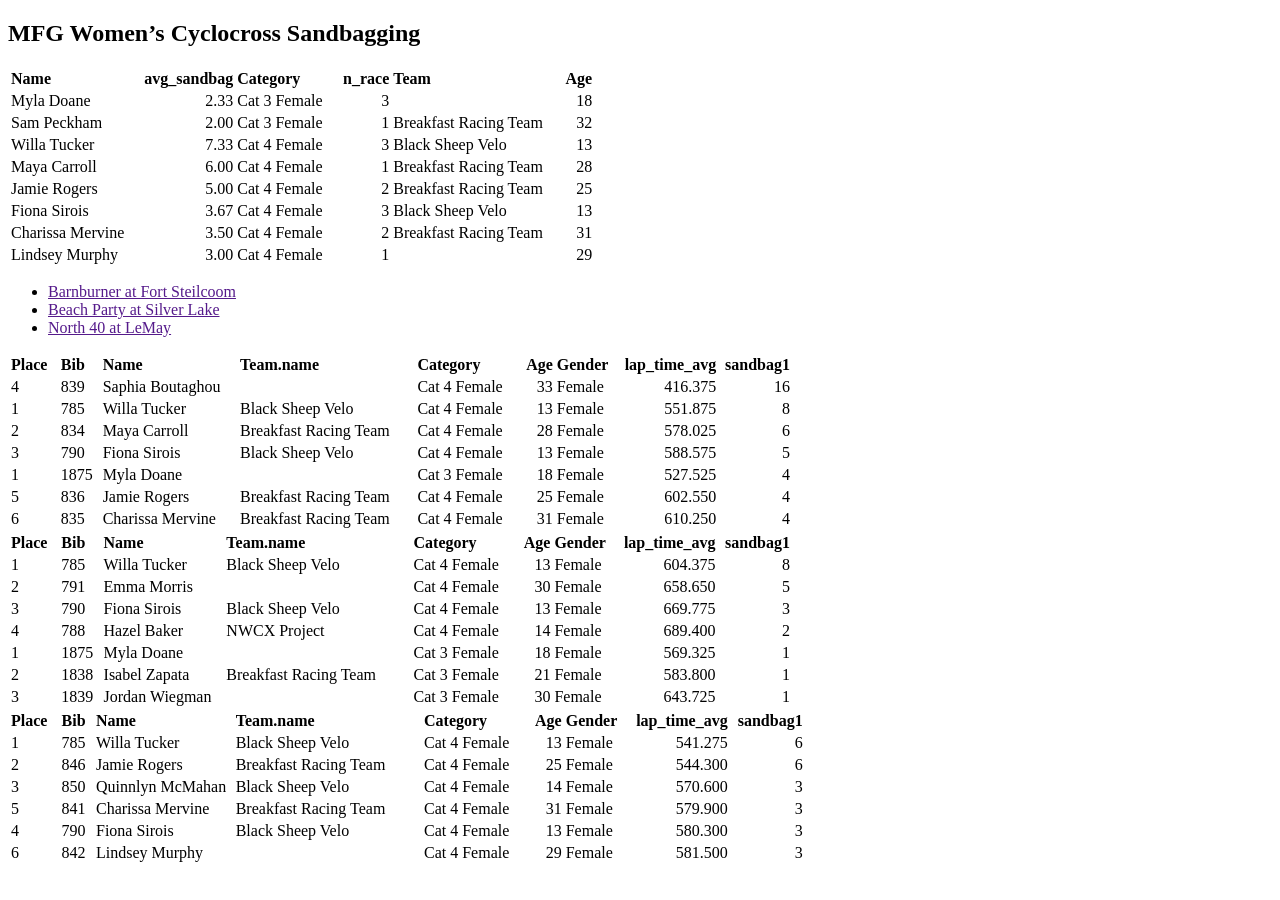
==== index.html @ 80711344 "Built site for gh-pages" ====
<!DOCTYPE html>
<html xmlns="http://www.w3.org/1999/xhtml" lang="en" xml:lang="en"><head>

<meta charset="utf-8">
<meta name="generator" content="quarto-1.10.18">

<meta name="viewport" content="width=device-width, initial-scale=1.0, user-scalable=yes">


<title>explore_results</title>
<style>
/* Default styles provided by pandoc.
** See https://pandoc.org/MANUAL.html#variables-for-html for config info.
*/
span.smallcaps{font-variant: small-caps;}
div.columns{display: flex; gap: 1.5em;}
div.column{flex: auto;}
@media screen {
div.columns{gap: min(4vw, 1.5em);}
div.column{overflow-x: auto;}
}
div.hanging-indent{margin-left: 1.5em; text-indent: -1.5em;}
ul.task-list{list-style: none;}
ul.task-list li input[type="checkbox"] {
  width: 0.8em;
  margin: 0 0.8em 0.2em -1em; /* quarto-specific, see https://github.com/quarto-dev/quarto-cli/issues/4556 */ 
  vertical-align: middle;
}
</style>


<script src="explore_results_files/libs/clipboard/clipboard.min.js"></script>
<script src="explore_results_files/libs/quarto-html/quarto.js" type="module"></script>
<script src="explore_results_files/libs/quarto-html/tabsets/tabsets.js" type="module"></script>
<script src="explore_results_files/libs/quarto-html/popper.min.js"></script>
<script src="explore_results_files/libs/quarto-html/tippy.umd.min.js"></script>
<script src="explore_results_files/libs/quarto-html/anchor.min.js"></script>
<link href="explore_results_files/libs/quarto-html/tippy.css" rel="stylesheet">
<link href="explore_results_files/libs/quarto-html/quarto-syntax-highlighting-64a204ab8560d761af7679ceaba22944.css" rel="stylesheet" id="quarto-text-highlighting-styles">
<script src="explore_results_files/libs/bootstrap/bootstrap.min.js"></script>
<link href="explore_results_files/libs/bootstrap/bootstrap-icons.css" rel="stylesheet">
<link href="explore_results_files/libs/bootstrap/bootstrap-215b371544c282197b31c8aa00ce3677.min.css" rel="stylesheet" append-hash="true" id="quarto-bootstrap" data-mode="light">


</head>

<body class="fullcontent quarto-light">

<div id="quarto-content" class="page-columns page-rows-contents page-layout-article">

<main class="content" id="quarto-document-content">




<section id="mfg-womens-cyclocross-sandbagging" class="level1">
<h1>MFG Women’s Cyclocross Sandbagging</h1>
<div class="cell">
<div class="cell-output-display">
<table class="caption-top table table-sm table-striped small">
<colgroup>
<col style="width: 22%">
<col style="width: 16%">
<col style="width: 17%">
<col style="width: 9%">
<col style="width: 29%">
<col style="width: 5%">
</colgroup>
<thead>
<tr class="header">
<th style="text-align: left;">Name</th>
<th style="text-align: right;">avg_sandbag</th>
<th style="text-align: left;">Category</th>
<th style="text-align: right;">n_race</th>
<th style="text-align: left;">Team</th>
<th style="text-align: right;">Age</th>
</tr>
</thead>
<tbody>
<tr class="odd">
<td style="text-align: left;">Myla Doane</td>
<td style="text-align: right;">2.33</td>
<td style="text-align: left;">Cat 3 Female</td>
<td style="text-align: right;">3</td>
<td style="text-align: left;"></td>
<td style="text-align: right;">18</td>
</tr>
<tr class="even">
<td style="text-align: left;">Sam Peckham</td>
<td style="text-align: right;">2.00</td>
<td style="text-align: left;">Cat 3 Female</td>
<td style="text-align: right;">1</td>
<td style="text-align: left;">Breakfast Racing Team</td>
<td style="text-align: right;">32</td>
</tr>
<tr class="odd">
<td style="text-align: left;">Willa Tucker</td>
<td style="text-align: right;">7.33</td>
<td style="text-align: left;">Cat 4 Female</td>
<td style="text-align: right;">3</td>
<td style="text-align: left;">Black Sheep Velo</td>
<td style="text-align: right;">13</td>
</tr>
<tr class="even">
<td style="text-align: left;">Maya Carroll</td>
<td style="text-align: right;">6.00</td>
<td style="text-align: left;">Cat 4 Female</td>
<td style="text-align: right;">1</td>
<td style="text-align: left;">Breakfast Racing Team</td>
<td style="text-align: right;">28</td>
</tr>
<tr class="odd">
<td style="text-align: left;">Jamie Rogers</td>
<td style="text-align: right;">5.00</td>
<td style="text-align: left;">Cat 4 Female</td>
<td style="text-align: right;">2</td>
<td style="text-align: left;">Breakfast Racing Team</td>
<td style="text-align: right;">25</td>
</tr>
<tr class="even">
<td style="text-align: left;">Fiona Sirois</td>
<td style="text-align: right;">3.67</td>
<td style="text-align: left;">Cat 4 Female</td>
<td style="text-align: right;">3</td>
<td style="text-align: left;">Black Sheep Velo</td>
<td style="text-align: right;">13</td>
</tr>
<tr class="odd">
<td style="text-align: left;">Charissa Mervine</td>
<td style="text-align: right;">3.50</td>
<td style="text-align: left;">Cat 4 Female</td>
<td style="text-align: right;">2</td>
<td style="text-align: left;">Breakfast Racing Team</td>
<td style="text-align: right;">31</td>
</tr>
<tr class="even">
<td style="text-align: left;">Lindsey Murphy</td>
<td style="text-align: right;">3.00</td>
<td style="text-align: left;">Cat 4 Female</td>
<td style="text-align: right;">1</td>
<td style="text-align: left;"></td>
<td style="text-align: right;">29</td>
</tr>
</tbody>
</table>
</div>
</div>
<div class="tabset-margin-container"></div><div class="panel-tabset">
<ul class="nav nav-tabs" role="tablist"><li class="nav-item" role="presentation"><a class="nav-link active" id="tabset-1-1-tab" data-bs-toggle="tab" data-bs-target="#tabset-1-1" role="tab" aria-controls="tabset-1-1" aria-selected="true" href="">Barnburner at Fort Steilcoom</a></li><li class="nav-item" role="presentation"><a class="nav-link" id="tabset-1-2-tab" data-bs-toggle="tab" data-bs-target="#tabset-1-2" role="tab" aria-controls="tabset-1-2" aria-selected="false" href="">Beach Party at Silver Lake</a></li><li class="nav-item" role="presentation"><a class="nav-link" id="tabset-1-3-tab" data-bs-toggle="tab" data-bs-target="#tabset-1-3" role="tab" aria-controls="tabset-1-3" aria-selected="false" href="">North 40 at LeMay</a></li></ul>
<div class="tab-content">
<div id="tabset-1-1" class="tab-pane active" role="tabpanel" aria-labelledby="tabset-1-1-tab">
<table class="caption-top table">
<colgroup>
<col style="width: 6%">
<col style="width: 5%">
<col style="width: 17%">
<col style="width: 22%">
<col style="width: 13%">
<col style="width: 4%">
<col style="width: 7%">
<col style="width: 13%">
<col style="width: 9%">
</colgroup>
<thead>
<tr class="header">
<th style="text-align: left;">Place</th>
<th style="text-align: left;">Bib</th>
<th style="text-align: left;">Name</th>
<th style="text-align: left;">Team.name</th>
<th style="text-align: left;">Category</th>
<th style="text-align: right;">Age</th>
<th style="text-align: left;">Gender</th>
<th style="text-align: right;">lap_time_avg</th>
<th style="text-align: right;">sandbag1</th>
</tr>
</thead>
<tbody>
<tr class="odd">
<td style="text-align: left;">4</td>
<td style="text-align: left;">839</td>
<td style="text-align: left;">Saphia Boutaghou</td>
<td style="text-align: left;"></td>
<td style="text-align: left;">Cat 4 Female</td>
<td style="text-align: right;">33</td>
<td style="text-align: left;">Female</td>
<td style="text-align: right;">416.375</td>
<td style="text-align: right;">16</td>
</tr>
<tr class="even">
<td style="text-align: left;">1</td>
<td style="text-align: left;">785</td>
<td style="text-align: left;">Willa Tucker</td>
<td style="text-align: left;">Black Sheep Velo</td>
<td style="text-align: left;">Cat 4 Female</td>
<td style="text-align: right;">13</td>
<td style="text-align: left;">Female</td>
<td style="text-align: right;">551.875</td>
<td style="text-align: right;">8</td>
</tr>
<tr class="odd">
<td style="text-align: left;">2</td>
<td style="text-align: left;">834</td>
<td style="text-align: left;">Maya Carroll</td>
<td style="text-align: left;">Breakfast Racing Team</td>
<td style="text-align: left;">Cat 4 Female</td>
<td style="text-align: right;">28</td>
<td style="text-align: left;">Female</td>
<td style="text-align: right;">578.025</td>
<td style="text-align: right;">6</td>
</tr>
<tr class="even">
<td style="text-align: left;">3</td>
<td style="text-align: left;">790</td>
<td style="text-align: left;">Fiona Sirois</td>
<td style="text-align: left;">Black Sheep Velo</td>
<td style="text-align: left;">Cat 4 Female</td>
<td style="text-align: right;">13</td>
<td style="text-align: left;">Female</td>
<td style="text-align: right;">588.575</td>
<td style="text-align: right;">5</td>
</tr>
<tr class="odd">
<td style="text-align: left;">1</td>
<td style="text-align: left;">1875</td>
<td style="text-align: left;">Myla Doane</td>
<td style="text-align: left;"></td>
<td style="text-align: left;">Cat 3 Female</td>
<td style="text-align: right;">18</td>
<td style="text-align: left;">Female</td>
<td style="text-align: right;">527.525</td>
<td style="text-align: right;">4</td>
</tr>
<tr class="even">
<td style="text-align: left;">5</td>
<td style="text-align: left;">836</td>
<td style="text-align: left;">Jamie Rogers</td>
<td style="text-align: left;">Breakfast Racing Team</td>
<td style="text-align: left;">Cat 4 Female</td>
<td style="text-align: right;">25</td>
<td style="text-align: left;">Female</td>
<td style="text-align: right;">602.550</td>
<td style="text-align: right;">4</td>
</tr>
<tr class="odd">
<td style="text-align: left;">6</td>
<td style="text-align: left;">835</td>
<td style="text-align: left;">Charissa Mervine</td>
<td style="text-align: left;">Breakfast Racing Team</td>
<td style="text-align: left;">Cat 4 Female</td>
<td style="text-align: right;">31</td>
<td style="text-align: left;">Female</td>
<td style="text-align: right;">610.250</td>
<td style="text-align: right;">4</td>
</tr>
</tbody>
</table>
</div>
<div id="tabset-1-2" class="tab-pane" role="tabpanel" aria-labelledby="tabset-1-2-tab">
<table class="caption-top table">
<colgroup>
<col style="width: 6%">
<col style="width: 5%">
<col style="width: 15%">
<col style="width: 23%">
<col style="width: 13%">
<col style="width: 4%">
<col style="width: 7%">
<col style="width: 13%">
<col style="width: 9%">
</colgroup>
<thead>
<tr class="header">
<th style="text-align: left;">Place</th>
<th style="text-align: left;">Bib</th>
<th style="text-align: left;">Name</th>
<th style="text-align: left;">Team.name</th>
<th style="text-align: left;">Category</th>
<th style="text-align: right;">Age</th>
<th style="text-align: left;">Gender</th>
<th style="text-align: right;">lap_time_avg</th>
<th style="text-align: right;">sandbag1</th>
</tr>
</thead>
<tbody>
<tr class="odd">
<td style="text-align: left;">1</td>
<td style="text-align: left;">785</td>
<td style="text-align: left;">Willa Tucker</td>
<td style="text-align: left;">Black Sheep Velo</td>
<td style="text-align: left;">Cat 4 Female</td>
<td style="text-align: right;">13</td>
<td style="text-align: left;">Female</td>
<td style="text-align: right;">604.375</td>
<td style="text-align: right;">8</td>
</tr>
<tr class="even">
<td style="text-align: left;">2</td>
<td style="text-align: left;">791</td>
<td style="text-align: left;">Emma Morris</td>
<td style="text-align: left;"></td>
<td style="text-align: left;">Cat 4 Female</td>
<td style="text-align: right;">30</td>
<td style="text-align: left;">Female</td>
<td style="text-align: right;">658.650</td>
<td style="text-align: right;">5</td>
</tr>
<tr class="odd">
<td style="text-align: left;">3</td>
<td style="text-align: left;">790</td>
<td style="text-align: left;">Fiona Sirois</td>
<td style="text-align: left;">Black Sheep Velo</td>
<td style="text-align: left;">Cat 4 Female</td>
<td style="text-align: right;">13</td>
<td style="text-align: left;">Female</td>
<td style="text-align: right;">669.775</td>
<td style="text-align: right;">3</td>
</tr>
<tr class="even">
<td style="text-align: left;">4</td>
<td style="text-align: left;">788</td>
<td style="text-align: left;">Hazel Baker</td>
<td style="text-align: left;">NWCX Project</td>
<td style="text-align: left;">Cat 4 Female</td>
<td style="text-align: right;">14</td>
<td style="text-align: left;">Female</td>
<td style="text-align: right;">689.400</td>
<td style="text-align: right;">2</td>
</tr>
<tr class="odd">
<td style="text-align: left;">1</td>
<td style="text-align: left;">1875</td>
<td style="text-align: left;">Myla Doane</td>
<td style="text-align: left;"></td>
<td style="text-align: left;">Cat 3 Female</td>
<td style="text-align: right;">18</td>
<td style="text-align: left;">Female</td>
<td style="text-align: right;">569.325</td>
<td style="text-align: right;">1</td>
</tr>
<tr class="even">
<td style="text-align: left;">2</td>
<td style="text-align: left;">1838</td>
<td style="text-align: left;">Isabel Zapata</td>
<td style="text-align: left;">Breakfast Racing Team</td>
<td style="text-align: left;">Cat 3 Female</td>
<td style="text-align: right;">21</td>
<td style="text-align: left;">Female</td>
<td style="text-align: right;">583.800</td>
<td style="text-align: right;">1</td>
</tr>
<tr class="odd">
<td style="text-align: left;">3</td>
<td style="text-align: left;">1839</td>
<td style="text-align: left;">Jordan Wiegman</td>
<td style="text-align: left;"></td>
<td style="text-align: left;">Cat 3 Female</td>
<td style="text-align: right;">30</td>
<td style="text-align: left;">Female</td>
<td style="text-align: right;">643.725</td>
<td style="text-align: right;">1</td>
</tr>
</tbody>
</table>
</div>
<div id="tabset-1-3" class="tab-pane" role="tabpanel" aria-labelledby="tabset-1-3-tab">
<table class="caption-top table">
<colgroup>
<col style="width: 6%">
<col style="width: 4%">
<col style="width: 17%">
<col style="width: 23%">
<col style="width: 13%">
<col style="width: 4%">
<col style="width: 7%">
<col style="width: 13%">
<col style="width: 9%">
</colgroup>
<thead>
<tr class="header">
<th style="text-align: left;">Place</th>
<th style="text-align: left;">Bib</th>
<th style="text-align: left;">Name</th>
<th style="text-align: left;">Team.name</th>
<th style="text-align: left;">Category</th>
<th style="text-align: right;">Age</th>
<th style="text-align: left;">Gender</th>
<th style="text-align: right;">lap_time_avg</th>
<th style="text-align: right;">sandbag1</th>
</tr>
</thead>
<tbody>
<tr class="odd">
<td style="text-align: left;">1</td>
<td style="text-align: left;">785</td>
<td style="text-align: left;">Willa Tucker</td>
<td style="text-align: left;">Black Sheep Velo</td>
<td style="text-align: left;">Cat 4 Female</td>
<td style="text-align: right;">13</td>
<td style="text-align: left;">Female</td>
<td style="text-align: right;">541.275</td>
<td style="text-align: right;">6</td>
</tr>
<tr class="even">
<td style="text-align: left;">2</td>
<td style="text-align: left;">846</td>
<td style="text-align: left;">Jamie Rogers</td>
<td style="text-align: left;">Breakfast Racing Team</td>
<td style="text-align: left;">Cat 4 Female</td>
<td style="text-align: right;">25</td>
<td style="text-align: left;">Female</td>
<td style="text-align: right;">544.300</td>
<td style="text-align: right;">6</td>
</tr>
<tr class="odd">
<td style="text-align: left;">3</td>
<td style="text-align: left;">850</td>
<td style="text-align: left;">Quinnlyn McMahan</td>
<td style="text-align: left;">Black Sheep Velo</td>
<td style="text-align: left;">Cat 4 Female</td>
<td style="text-align: right;">14</td>
<td style="text-align: left;">Female</td>
<td style="text-align: right;">570.600</td>
<td style="text-align: right;">3</td>
</tr>
<tr class="even">
<td style="text-align: left;">5</td>
<td style="text-align: left;">841</td>
<td style="text-align: left;">Charissa Mervine</td>
<td style="text-align: left;">Breakfast Racing Team</td>
<td style="text-align: left;">Cat 4 Female</td>
<td style="text-align: right;">31</td>
<td style="text-align: left;">Female</td>
<td style="text-align: right;">579.900</td>
<td style="text-align: right;">3</td>
</tr>
<tr class="odd">
<td style="text-align: left;">4</td>
<td style="text-align: left;">790</td>
<td style="text-align: left;">Fiona Sirois</td>
<td style="text-align: left;">Black Sheep Velo</td>
<td style="text-align: left;">Cat 4 Female</td>
<td style="text-align: right;">13</td>
<td style="text-align: left;">Female</td>
<td style="text-align: right;">580.300</td>
<td style="text-align: right;">3</td>
</tr>
<tr class="even">
<td style="text-align: left;">6</td>
<td style="text-align: left;">842</td>
<td style="text-align: left;">Lindsey Murphy</td>
<td style="text-align: left;"></td>
<td style="text-align: left;">Cat 4 Female</td>
<td style="text-align: right;">29</td>
<td style="text-align: left;">Female</td>
<td style="text-align: right;">581.500</td>
<td style="text-align: right;">3</td>
</tr>
</tbody>
</table>
</div>
</div>
</div>
</section>

</main>
<!-- /main column -->
<script id="quarto-html-after-body" type="application/javascript">
  window.document.addEventListener("DOMContentLoaded", function (event) {
    const icon = "";
    const anchorJS = new window.AnchorJS();
    anchorJS.options = {
      placement: 'right',
      icon: icon
    };
    anchorJS.add('.anchored');
    const isCodeAnnotation = (el) => {
      for (const clz of el.classList) {
        if (clz.startsWith('code-annotation-')) {                     
          return true;
        }
      }
      return false;
    }
    const onCopySuccess = function(e) {
      // button target
      const button = e.trigger;
      // don't keep focus
      button.blur();
      // flash "checked"
      button.classList.add('code-copy-button-checked');
      var currentTitle = button.getAttribute("title");
      button.setAttribute("title", "Copied!");
      let tooltip;
      if (window.bootstrap) {
        button.setAttribute("data-bs-toggle", "tooltip");
        button.setAttribute("data-bs-placement", "left");
        button.setAttribute("data-bs-title", "Copied!");
        tooltip = new bootstrap.Tooltip(button, 
          { trigger: "manual", 
            customClass: "code-copy-button-tooltip",
            offset: [0, -8]});
        tooltip.show();    
      }
      setTimeout(function() {
        if (tooltip) {
          tooltip.hide();
          button.removeAttribute("data-bs-title");
          button.removeAttribute("data-bs-toggle");
          button.removeAttribute("data-bs-placement");
        }
        button.setAttribute("title", currentTitle);
        button.classList.remove('code-copy-button-checked');
      }, 1000);
      // clear code selection
      e.clearSelection();
    }
    const getTextToCopy = function(trigger) {
      const outerScaffold = trigger.parentElement.cloneNode(true);
      const codeEl = outerScaffold.querySelector('code');
      for (const childEl of codeEl.children) {
        if (isCodeAnnotation(childEl)) {
          childEl.remove();
        }
      }
      return codeEl.innerText;
    }
    const clipboard = new window.ClipboardJS('.code-copy-button:not([data-in-quarto-modal])', {
      text: getTextToCopy
    });
    clipboard.on('success', onCopySuccess);
    if (window.document.getElementById('quarto-embedded-source-code-modal')) {
      const clipboardModal = new window.ClipboardJS('.code-copy-button[data-in-quarto-modal]', {
        text: getTextToCopy,
        container: window.document.getElementById('quarto-embedded-source-code-modal')
      });
      clipboardModal.on('success', onCopySuccess);
    }
      var localhostRegex = new RegExp(/^(?:http|https):\/\/localhost\:?[0-9]*\//);
      var mailtoRegex = new RegExp(/^mailto:/);
        var filterRegex = new RegExp('/' + window.location.host + '/');
      var isInternal = (href) => {
          return filterRegex.test(href) || localhostRegex.test(href) || mailtoRegex.test(href);
      }
      // Inspect non-navigation links and adorn them if external
     var links = window.document.querySelectorAll('a[href]:not(.nav-link):not(.navbar-brand):not(.toc-action):not(.sidebar-link):not(.sidebar-item-toggle):not(.pagination-link):not(.no-external):not([aria-hidden]):not(.dropdown-item):not(.quarto-navigation-tool):not(.about-link)');
      for (var i=0; i<links.length; i++) {
        const link = links[i];
        if (!isInternal(link.href)) {
          // undo the damage that might have been done by quarto-nav.js in the case of
          // links that we want to consider external
          if (link.dataset.originalHref !== undefined) {
            link.href = link.dataset.originalHref;
          }
        }
      }
    function tippyHover(el, contentFn, onTriggerFn, onUntriggerFn) {
      const config = {
        allowHTML: true,
        maxWidth: 500,
        delay: 100,
        arrow: false,
        appendTo: function(el) {
            return el.parentElement;
        },
        interactive: true,
        interactiveBorder: 10,
        theme: 'quarto',
        placement: 'bottom-start',
      };
      if (contentFn) {
        config.content = contentFn;
      }
      if (onTriggerFn) {
        config.onTrigger = onTriggerFn;
      }
      if (onUntriggerFn) {
        config.onUntrigger = onUntriggerFn;
      }
      window.tippy(el, config); 
    }
    const noterefs = window.document.querySelectorAll('a[role="doc-noteref"]');
    for (var i=0; i<noterefs.length; i++) {
      const ref = noterefs[i];
      tippyHover(ref, function() {
        // use id or data attribute instead here
        let href = ref.getAttribute('data-footnote-href') || ref.getAttribute('href');
        try { href = new URL(href).hash; } catch {}
        const id = href.replace(/^#\/?/, "");
        const note = window.document.getElementById(id);
        if (note) {
          return note.innerHTML;
        } else {
          return "";
        }
      });
    }
    const xrefs = window.document.querySelectorAll('a.quarto-xref');
    const processXRef = (id, note) => {
      // Strip column container classes
      const stripColumnClz = (el) => {
        el.classList.remove("page-full", "page-columns");
        if (el.children) {
          for (const child of el.children) {
            stripColumnClz(child);
          }
        }
      }
      stripColumnClz(note)
      if (id === null || id.startsWith('sec-')) {
        // Special case sections, only their first couple elements
        const container = document.createElement("div");
        if (note.children && note.children.length > 2) {
          container.appendChild(note.children[0].cloneNode(true));
          for (let i = 1; i < note.children.length; i++) {
            const child = note.children[i];
            if (child.tagName === "P" && child.innerText === "") {
              continue;
            } else {
              container.appendChild(child.cloneNode(true));
              break;
            }
          }
          if (window.Quarto?.typesetMath) {
            window.Quarto.typesetMath(container);
          }
          return container.innerHTML
        } else {
          if (window.Quarto?.typesetMath) {
            window.Quarto.typesetMath(note);
          }
          return note.innerHTML;
        }
      } else {
        // Remove any anchor links if they are present
        const anchorLink = note.querySelector('a.anchorjs-link');
        if (anchorLink) {
          anchorLink.remove();
        }
        if (window.Quarto?.typesetMath) {
          window.Quarto.typesetMath(note);
        }
        if (note.classList.contains("callout")) {
          return note.outerHTML;
        } else {
          return note.innerHTML;
        }
      }
    }
    for (var i=0; i<xrefs.length; i++) {
      const xref = xrefs[i];
      tippyHover(xref, undefined, function(instance) {
        instance.disable();
        let url = xref.getAttribute('href');
        let hash = undefined; 
        if (url.startsWith('#')) {
          hash = url;
        } else {
          try { hash = new URL(url).hash; } catch {}
        }
        if (hash) {
          const id = hash.replace(/^#\/?/, "");
          const note = window.document.getElementById(id);
          if (note !== null) {
            try {
              const html = processXRef(id, note.cloneNode(true));
              instance.setContent(html);
            } finally {
              instance.enable();
              instance.show();
            }
          } else {
            // See if we can fetch this
            fetch(url.split('#')[0])
            .then(res => res.text())
            .then(html => {
              const parser = new DOMParser();
              const htmlDoc = parser.parseFromString(html, "text/html");
              const note = htmlDoc.getElementById(id);
              if (note !== null) {
                const html = processXRef(id, note);
                instance.setContent(html);
              } 
            }).finally(() => {
              instance.enable();
              instance.show();
            });
          }
        } else {
          // See if we can fetch a full url (with no hash to target)
          // This is a special case and we should probably do some content thinning / targeting
          fetch(url)
          .then(res => res.text())
          .then(html => {
            const parser = new DOMParser();
            const htmlDoc = parser.parseFromString(html, "text/html");
            const note = htmlDoc.querySelector('main.content');
            if (note !== null) {
              // This should only happen for chapter cross references
              // (since there is no id in the URL)
              // remove the first header
              if (note.children.length > 0 && note.children[0].tagName === "HEADER") {
                note.children[0].remove();
              }
              const html = processXRef(null, note);
              instance.setContent(html);
            } 
          }).finally(() => {
            instance.enable();
            instance.show();
          });
        }
      }, function(instance) {
      });
    }
        let selectedAnnoteEl;
        const selectorForAnnotation = ( cell, annotation) => {
          let cellAttr = 'data-code-cell="' + cell + '"';
          let lineAttr = 'data-code-annotation="' +  annotation + '"';
          const selector = 'span[' + cellAttr + '][' + lineAttr + ']';
          return selector;
        }
        const selectCodeLines = (annoteEl) => {
          const doc = window.document;
          const targetCell = annoteEl.getAttribute("data-target-cell");
          const targetAnnotation = annoteEl.getAttribute("data-target-annotation");
          const annoteSpan = window.document.querySelector(selectorForAnnotation(targetCell, targetAnnotation));
          const lines = annoteSpan.getAttribute("data-code-lines").split(",");
          const lineIds = lines.map((line) => {
            return targetCell + "-" + line;
          })
          let top = null;
          let height = null;
          let parent = null;
          if (lineIds.length > 0) {
              //compute the position of the single el (top and bottom and make a div)
              const el = window.document.getElementById(lineIds[0]);
              top = el.offsetTop;
              height = el.offsetHeight;
              parent = el.parentElement.parentElement;
            if (lineIds.length > 1) {
              const lastEl = window.document.getElementById(lineIds[lineIds.length - 1]);
              const bottom = lastEl.offsetTop + lastEl.offsetHeight;
              height = bottom - top;
            }
            if (top !== null && height !== null && parent !== null) {
              // cook up a div (if necessary) and position it 
              let div = window.document.getElementById("code-annotation-line-highlight");
              if (div === null) {
                div = window.document.createElement("div");
                div.setAttribute("id", "code-annotation-line-highlight");
                div.style.position = 'absolute';
                parent.appendChild(div);
              }
              div.style.top = top - 2 + "px";
              div.style.height = height + 4 + "px";
              div.style.left = 0;
              let gutterDiv = window.document.getElementById("code-annotation-line-highlight-gutter");
              if (gutterDiv === null) {
                gutterDiv = window.document.createElement("div");
                gutterDiv.setAttribute("id", "code-annotation-line-highlight-gutter");
                gutterDiv.style.position = 'absolute';
                const codeCell = window.document.getElementById(targetCell);
                const gutter = codeCell.querySelector('.code-annotation-gutter');
                gutter.appendChild(gutterDiv);
              }
              gutterDiv.style.top = top - 2 + "px";
              gutterDiv.style.height = height + 4 + "px";
            }
            selectedAnnoteEl = annoteEl;
          }
        };
        const unselectCodeLines = () => {
          const elementsIds = ["code-annotation-line-highlight", "code-annotation-line-highlight-gutter"];
          elementsIds.forEach((elId) => {
            const div = window.document.getElementById(elId);
            if (div) {
              div.remove();
            }
          });
          selectedAnnoteEl = undefined;
        };
          // Handle positioning of the toggle
      window.addEventListener(
        "resize",
        throttle(() => {
          elRect = undefined;
          if (selectedAnnoteEl) {
            selectCodeLines(selectedAnnoteEl);
          }
        }, 10)
      );
      function throttle(fn, ms) {
      let throttle = false;
      let timer;
        return (...args) => {
          if(!throttle) { // first call gets through
              fn.apply(this, args);
              throttle = true;
          } else { // all the others get throttled
              if(timer) clearTimeout(timer); // cancel #2
              timer = setTimeout(() => {
                fn.apply(this, args);
                timer = throttle = false;
              }, ms);
          }
        };
      }
        // Attach click handler to the DT
        const annoteDls = window.document.querySelectorAll('dt[data-target-cell]');
        for (const annoteDlNode of annoteDls) {
          annoteDlNode.addEventListener('click', (event) => {
            const clickedEl = event.target;
            if (clickedEl !== selectedAnnoteEl) {
              unselectCodeLines();
              const activeEl = window.document.querySelector('dt[data-target-cell].code-annotation-active');
              if (activeEl) {
                activeEl.classList.remove('code-annotation-active');
              }
              selectCodeLines(clickedEl);
              clickedEl.classList.add('code-annotation-active');
            } else {
              // Unselect the line
              unselectCodeLines();
              clickedEl.classList.remove('code-annotation-active');
            }
          });
        }
    const findCites = (el) => {
      const parentEl = el.parentElement;
      if (parentEl) {
        const cites = parentEl.dataset.cites;
        if (cites) {
          return {
            el,
            cites: cites.split(' ')
          };
        } else {
          return findCites(el.parentElement)
        }
      } else {
        return undefined;
      }
    };
    var bibliorefs = window.document.querySelectorAll('a[role="doc-biblioref"]');
    for (var i=0; i<bibliorefs.length; i++) {
      const ref = bibliorefs[i];
      const citeInfo = findCites(ref);
      if (citeInfo) {
        tippyHover(citeInfo.el, function() {
          var popup = window.document.createElement('div');
          citeInfo.cites.forEach(function(cite) {
            var citeDiv = window.document.createElement('div');
            citeDiv.classList.add('hanging-indent');
            citeDiv.classList.add('csl-entry');
            var biblioDiv = window.document.getElementById('ref-' + cite);
            if (biblioDiv) {
              citeDiv.innerHTML = biblioDiv.innerHTML;
            }
            popup.appendChild(citeDiv);
          });
          return popup.innerHTML;
        });
      }
    }
  });
  </script>
</div> <!-- /content -->




</body></html>
---- explore_results_files/libs/quarto-html/quarto-syntax-highlighting-64a204ab8560d761af7679ceaba22944.css ----
/* quarto syntax highlight colors */
:root {
  --quarto-hl-ot-color: #003B4F;
  --quarto-hl-at-color: #657422;
  --quarto-hl-ss-color: #20794D;
  --quarto-hl-an-color: #5E5E5E;
  --quarto-hl-fu-color: #4758AB;
  --quarto-hl-st-color: #20794D;
  --quarto-hl-cf-color: #003B4F;
  --quarto-hl-op-color: #5E5E5E;
  --quarto-hl-er-color: #AD0000;
  --quarto-hl-bn-color: #AD0000;
  --quarto-hl-al-color: #AD0000;
  --quarto-hl-va-color: #111111;
  --quarto-hl-bu-color: inherit;
  --quarto-hl-ex-color: inherit;
  --quarto-hl-pp-color: #AD0000;
  --quarto-hl-in-color: #5E5E5E;
  --quarto-hl-vs-color: #20794D;
  --quarto-hl-wa-color: #5E5E5E;
  --quarto-hl-do-color: #5E5E5E;
  --quarto-hl-im-color: #00769E;
  --quarto-hl-ch-color: #20794D;
  --quarto-hl-dt-color: #AD0000;
  --quarto-hl-fl-color: #AD0000;
  --quarto-hl-co-color: #5E5E5E;
  --quarto-hl-cv-color: #5E5E5E;
  --quarto-hl-cn-color: #8f5902;
  --quarto-hl-sc-color: #5E5E5E;
  --quarto-hl-dv-color: #AD0000;
  --quarto-hl-kw-color: #003B4F;
}

/* other quarto variables */
:root {
  --quarto-font-monospace: SFMono-Regular, Menlo, Monaco, Consolas, "Liberation Mono", "Courier New", monospace;
}

/* syntax highlight based on Pandoc's rules */
pre > code.sourceCode > span {
  color: #003B4F;
}

code.sourceCode > span {
  color: #003B4F;
}

div.sourceCode,
div.sourceCode pre.sourceCode {
  color: #003B4F;
}

/* Normal */
code span {
  color: #003B4F;
}

/* Alert */
code span.al {
  color: #AD0000;
  font-style: inherit;
}

/* Annotation */
code span.an {
  color: #5E5E5E;
  font-style: inherit;
}

/* Attribute */
code span.at {
  color: #657422;
  font-style: inherit;
}

/* BaseN */
code span.bn {
  color: #AD0000;
  font-style: inherit;
}

/* BuiltIn */
code span.bu {
  font-style: inherit;
}

/* ControlFlow */
code span.cf {
  color: #003B4F;
  font-weight: bold;
  font-style: inherit;
}

/* Char */
code span.ch {
  color: #20794D;
  font-style: inherit;
}

/* Constant */
code span.cn {
  color: #8f5902;
  font-style: inherit;
}

/* Comment */
code span.co {
  color: #5E5E5E;
  font-style: inherit;
}

/* CommentVar */
code span.cv {
  color: #5E5E5E;
  font-style: italic;
}

/* Documentation */
code span.do {
  color: #5E5E5E;
  font-style: italic;
}

/* DataType */
code span.dt {
  color: #AD0000;
  font-style: inherit;
}

/* DecVal */
code span.dv {
  color: #AD0000;
  font-style: inherit;
}

/* Error */
code span.er {
  color: #AD0000;
  font-style: inherit;
}

/* Extension */
code span.ex {
  font-style: inherit;
}

/* Float */
code span.fl {
  color: #AD0000;
  font-style: inherit;
}

/* Function */
code span.fu {
  color: #4758AB;
  font-style: inherit;
}

/* Import */
code span.im {
  color: #00769E;
  font-style: inherit;
}

/* Information */
code span.in {
  color: #5E5E5E;
  font-style: inherit;
}

/* Keyword */
code span.kw {
  color: #003B4F;
  font-weight: bold;
  font-style: inherit;
}

/* Operator */
code span.op {
  color: #5E5E5E;
  font-style: inherit;
}

/* Other */
code span.ot {
  color: #003B4F;
  font-style: inherit;
}

/* Preprocessor */
code span.pp {
  color: #AD0000;
  font-style: inherit;
}

/* SpecialChar */
code span.sc {
  color: #5E5E5E;
  font-style: inherit;
}

/* SpecialString */
code span.ss {
  color: #20794D;
  font-style: inherit;
}

/* String */
code span.st {
  color: #20794D;
  font-style: inherit;
}

/* Variable */
code span.va {
  color: #111111;
  font-style: inherit;
}

/* VerbatimString */
code span.vs {
  color: #20794D;
  font-style: inherit;
}

/* Warning */
code span.wa {
  color: #5E5E5E;
  font-style: italic;
}

.prevent-inlining {
  content: "</";
}

/*# sourceMappingURL=9d8d5bb603a83b8298b89080a598c93b.css.map */
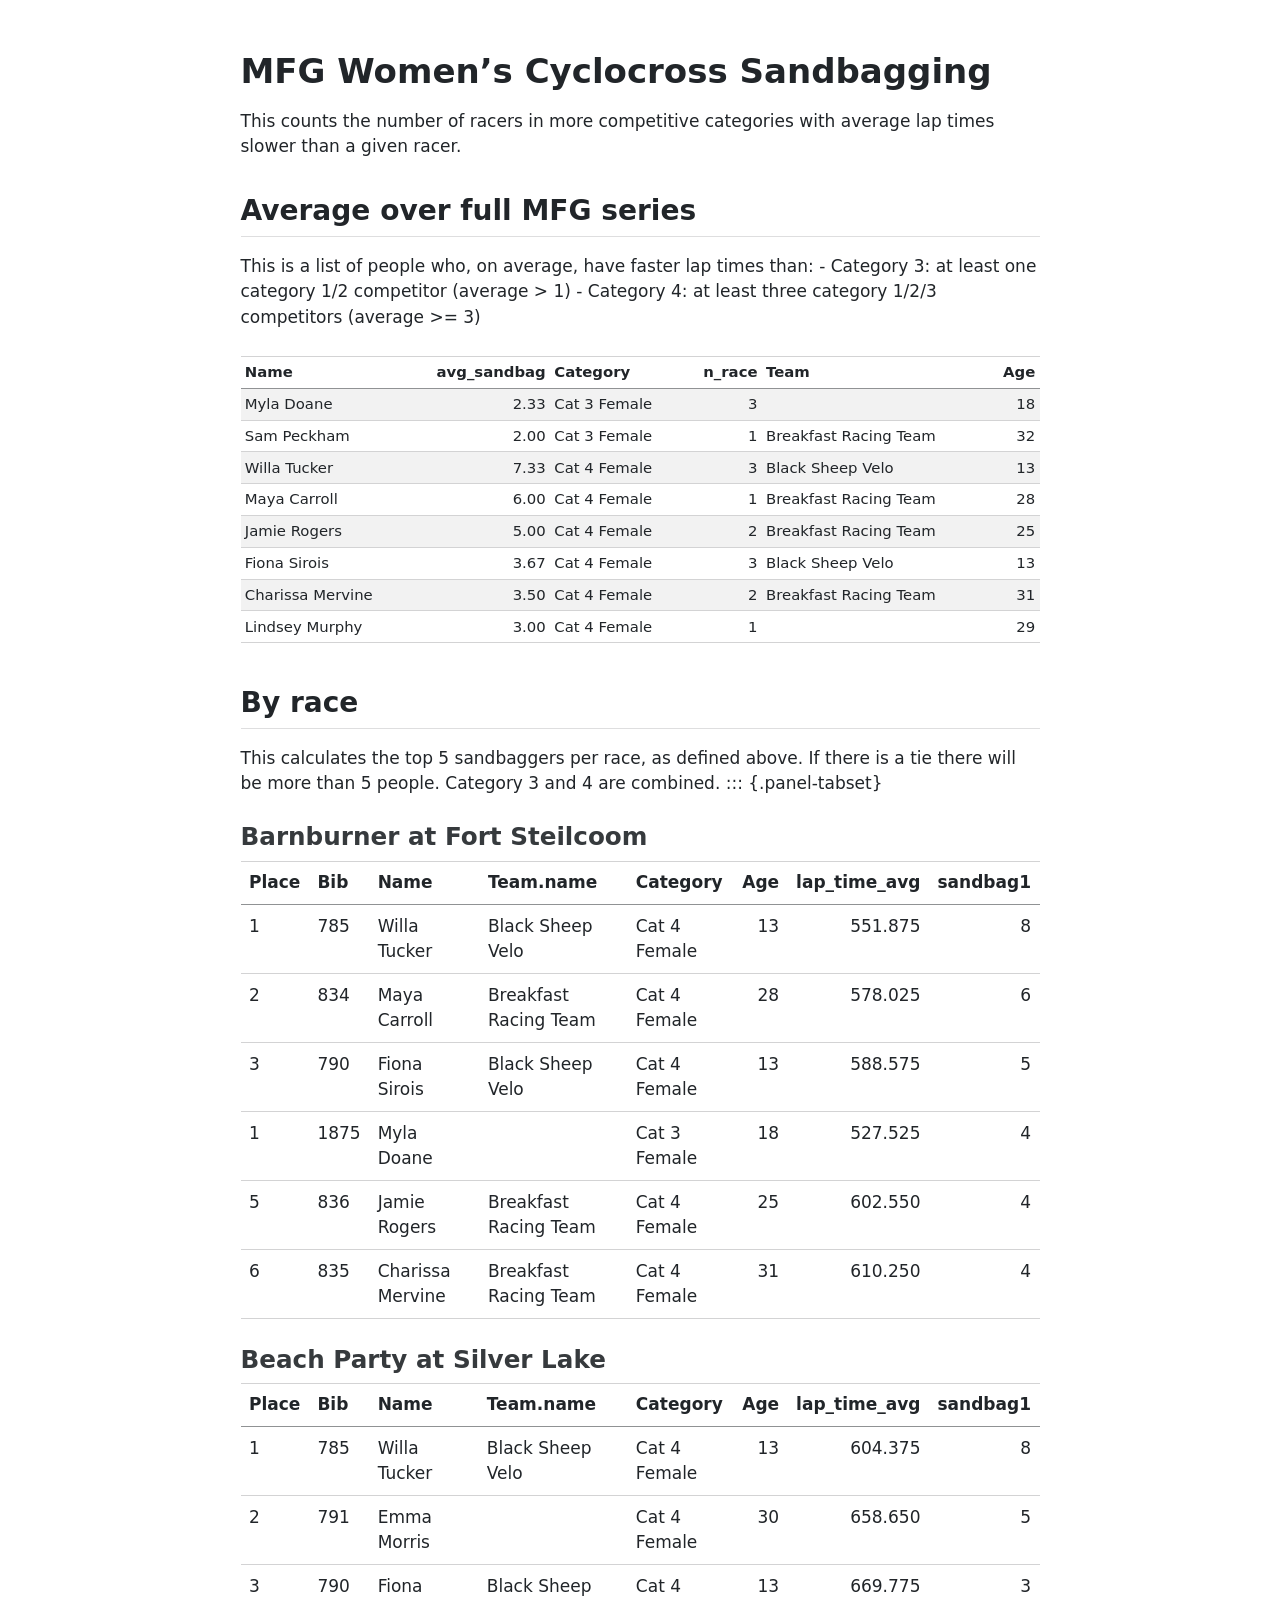
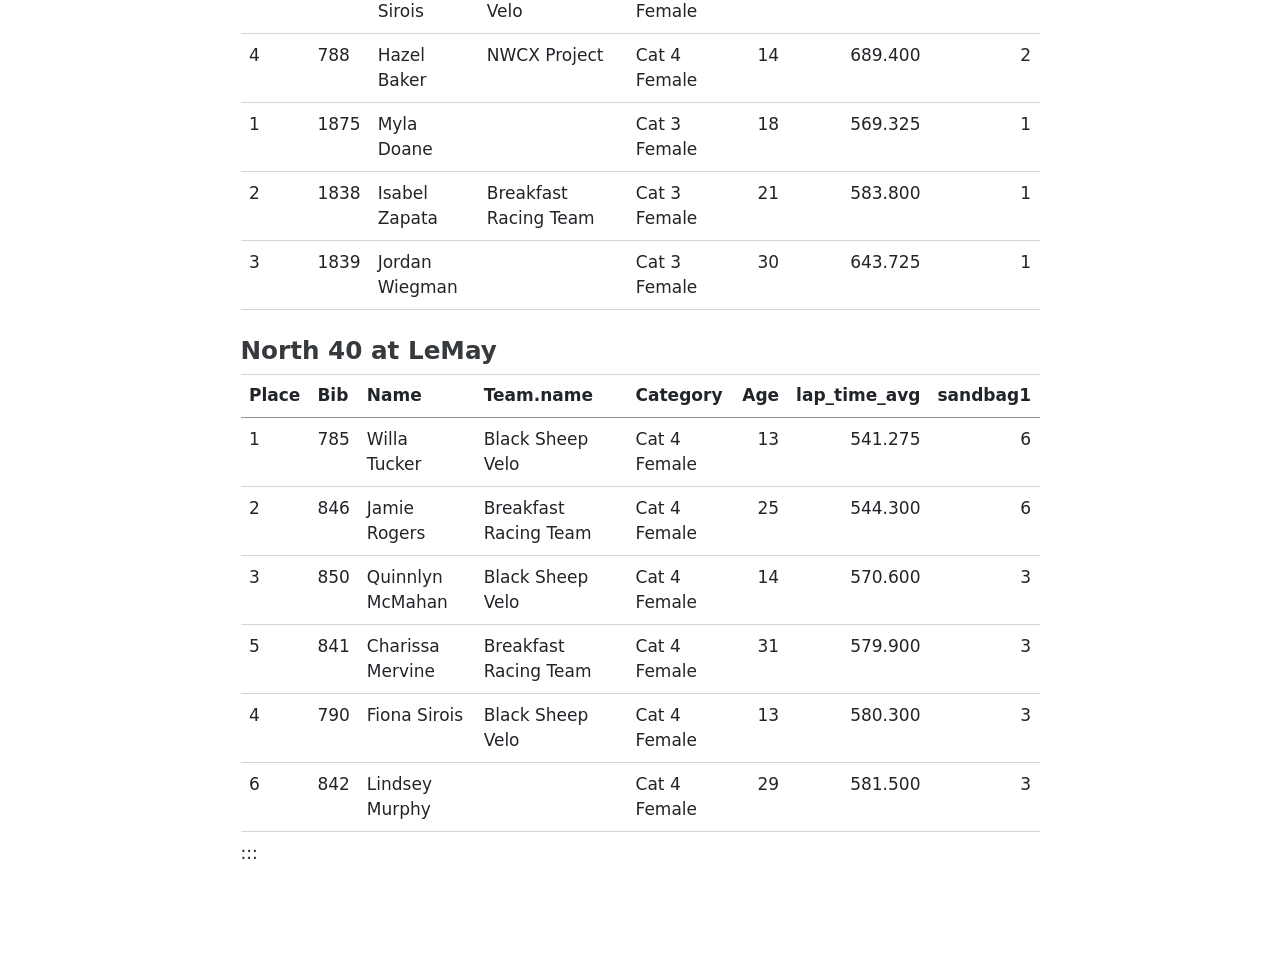
==== commit f074535b: "Built site for gh-pages" ====
--- a/index.html
+++ b/index.html
@@ -2,7 +2,7 @@
 <html xmlns="http://www.w3.org/1999/xhtml" lang="en" xml:lang="en"><head>
 
 <meta charset="utf-8">
-<meta name="generator" content="quarto-1.10.18">
+<meta name="generator" content="quarto-1.10.19">
 
 <meta name="viewport" content="width=device-width, initial-scale=1.0, user-scalable=yes">
 
@@ -36,10 +36,10 @@
 <script src="explore_results_files/libs/quarto-html/tippy.umd.min.js"></script>
 <script src="explore_results_files/libs/quarto-html/anchor.min.js"></script>
 <link href="explore_results_files/libs/quarto-html/tippy.css" rel="stylesheet">
-<link href="explore_results_files/libs/quarto-html/quarto-syntax-highlighting-64a204ab8560d761af7679ceaba22944.css" rel="stylesheet" id="quarto-text-highlighting-styles">
+<link href="explore_results_files/libs/quarto-html/quarto-syntax-highlighting-bf27225e3a48a9273f3daa8f8e829971.css" rel="stylesheet" id="quarto-text-highlighting-styles">
 <script src="explore_results_files/libs/bootstrap/bootstrap.min.js"></script>
 <link href="explore_results_files/libs/bootstrap/bootstrap-icons.css" rel="stylesheet">
-<link href="explore_results_files/libs/bootstrap/bootstrap-215b371544c282197b31c8aa00ce3677.min.css" rel="stylesheet" append-hash="true" id="quarto-bootstrap" data-mode="light">
+<link href="explore_results_files/libs/bootstrap/bootstrap-6f6b46ec78a6e6aa19ee96e3df4744c2.min.css" rel="stylesheet" append-hash="true" id="quarto-bootstrap" data-mode="light">
 
 
 </head>
@@ -55,6 +55,10 @@
 
 <section id="mfg-womens-cyclocross-sandbagging" class="level1">
 <h1>MFG Women’s Cyclocross Sandbagging</h1>
+<p>This counts the number of racers in more competitive categories with average lap times slower than a given racer.</p>
+<section id="average-over-full-mfg-series" class="level2">
+<h2 class="anchored" data-anchor-id="average-over-full-mfg-series">Average over full MFG series</h2>
+<p>This is a list of people who, on average, have faster lap times than: - Category 3: at least one category 1/2 competitor (average &gt; 1) - Category 4: at least three category 1/2/3 competitors (average &gt;= 3)</p>
 <div class="cell">
 <div class="cell-output-display">
 <table class="caption-top table table-sm table-striped small">
@@ -145,21 +149,22 @@
 </table>
 </div>
 </div>
-<div class="tabset-margin-container"></div><div class="panel-tabset">
-<ul class="nav nav-tabs" role="tablist"><li class="nav-item" role="presentation"><a class="nav-link active" id="tabset-1-1-tab" data-bs-toggle="tab" data-bs-target="#tabset-1-1" role="tab" aria-controls="tabset-1-1" aria-selected="true" href="">Barnburner at Fort Steilcoom</a></li><li class="nav-item" role="presentation"><a class="nav-link" id="tabset-1-2-tab" data-bs-toggle="tab" data-bs-target="#tabset-1-2" role="tab" aria-controls="tabset-1-2" aria-selected="false" href="">Beach Party at Silver Lake</a></li><li class="nav-item" role="presentation"><a class="nav-link" id="tabset-1-3-tab" data-bs-toggle="tab" data-bs-target="#tabset-1-3" role="tab" aria-controls="tabset-1-3" aria-selected="false" href="">North 40 at LeMay</a></li></ul>
-<div class="tab-content">
-<div id="tabset-1-1" class="tab-pane active" role="tabpanel" aria-labelledby="tabset-1-1-tab">
+</section>
+<section id="by-race" class="level2">
+<h2 class="anchored" data-anchor-id="by-race">By race</h2>
+<p>This calculates the top 5 sandbaggers per race, as defined above. If there is a tie there will be more than 5 people. Category 3 and 4 are combined. ::: {.panel-tabset}</p>
+<section id="barnburner-at-fort-steilcoom" class="level3">
+<h3 class="anchored" data-anchor-id="barnburner-at-fort-steilcoom">Barnburner at Fort Steilcoom</h3>
 <table class="caption-top table">
 <colgroup>
 <col style="width: 6%">
 <col style="width: 5%">
-<col style="width: 17%">
-<col style="width: 22%">
-<col style="width: 13%">
+<col style="width: 19%">
+<col style="width: 24%">
+<col style="width: 14%">
 <col style="width: 4%">
-<col style="width: 7%">
-<col style="width: 13%">
-<col style="width: 9%">
+<col style="width: 14%">
+<col style="width: 10%">
 </colgroup>
 <thead>
 <tr class="header">
@@ -169,104 +174,86 @@
 <th style="text-align: left;">Team.name</th>
 <th style="text-align: left;">Category</th>
 <th style="text-align: right;">Age</th>
-<th style="text-align: left;">Gender</th>
 <th style="text-align: right;">lap_time_avg</th>
 <th style="text-align: right;">sandbag1</th>
 </tr>
 </thead>
 <tbody>
 <tr class="odd">
-<td style="text-align: left;">4</td>
-<td style="text-align: left;">839</td>
-<td style="text-align: left;">Saphia Boutaghou</td>
-<td style="text-align: left;"></td>
-<td style="text-align: left;">Cat 4 Female</td>
-<td style="text-align: right;">33</td>
-<td style="text-align: left;">Female</td>
-<td style="text-align: right;">416.375</td>
-<td style="text-align: right;">16</td>
-</tr>
-<tr class="even">
 <td style="text-align: left;">1</td>
 <td style="text-align: left;">785</td>
 <td style="text-align: left;">Willa Tucker</td>
 <td style="text-align: left;">Black Sheep Velo</td>
 <td style="text-align: left;">Cat 4 Female</td>
 <td style="text-align: right;">13</td>
-<td style="text-align: left;">Female</td>
 <td style="text-align: right;">551.875</td>
 <td style="text-align: right;">8</td>
 </tr>
-<tr class="odd">
+<tr class="even">
 <td style="text-align: left;">2</td>
 <td style="text-align: left;">834</td>
 <td style="text-align: left;">Maya Carroll</td>
 <td style="text-align: left;">Breakfast Racing Team</td>
 <td style="text-align: left;">Cat 4 Female</td>
 <td style="text-align: right;">28</td>
-<td style="text-align: left;">Female</td>
 <td style="text-align: right;">578.025</td>
 <td style="text-align: right;">6</td>
 </tr>
-<tr class="even">
+<tr class="odd">
 <td style="text-align: left;">3</td>
 <td style="text-align: left;">790</td>
 <td style="text-align: left;">Fiona Sirois</td>
 <td style="text-align: left;">Black Sheep Velo</td>
 <td style="text-align: left;">Cat 4 Female</td>
 <td style="text-align: right;">13</td>
-<td style="text-align: left;">Female</td>
 <td style="text-align: right;">588.575</td>
 <td style="text-align: right;">5</td>
 </tr>
-<tr class="odd">
+<tr class="even">
 <td style="text-align: left;">1</td>
 <td style="text-align: left;">1875</td>
 <td style="text-align: left;">Myla Doane</td>
 <td style="text-align: left;"></td>
 <td style="text-align: left;">Cat 3 Female</td>
 <td style="text-align: right;">18</td>
-<td style="text-align: left;">Female</td>
 <td style="text-align: right;">527.525</td>
 <td style="text-align: right;">4</td>
 </tr>
-<tr class="even">
+<tr class="odd">
 <td style="text-align: left;">5</td>
 <td style="text-align: left;">836</td>
 <td style="text-align: left;">Jamie Rogers</td>
 <td style="text-align: left;">Breakfast Racing Team</td>
 <td style="text-align: left;">Cat 4 Female</td>
 <td style="text-align: right;">25</td>
-<td style="text-align: left;">Female</td>
 <td style="text-align: right;">602.550</td>
 <td style="text-align: right;">4</td>
 </tr>
-<tr class="odd">
+<tr class="even">
 <td style="text-align: left;">6</td>
 <td style="text-align: left;">835</td>
 <td style="text-align: left;">Charissa Mervine</td>
 <td style="text-align: left;">Breakfast Racing Team</td>
 <td style="text-align: left;">Cat 4 Female</td>
 <td style="text-align: right;">31</td>
-<td style="text-align: left;">Female</td>
 <td style="text-align: right;">610.250</td>
 <td style="text-align: right;">4</td>
 </tr>
 </tbody>
 </table>
-</div>
-<div id="tabset-1-2" class="tab-pane" role="tabpanel" aria-labelledby="tabset-1-2-tab">
+</section>
+<section id="beach-party-at-silver-lake" class="level3">
+<h3 class="anchored" data-anchor-id="beach-party-at-silver-lake">Beach Party at Silver Lake</h3>
 <table class="caption-top table">
 <colgroup>
 <col style="width: 6%">
 <col style="width: 5%">
-<col style="width: 15%">
-<col style="width: 23%">
-<col style="width: 13%">
+<col style="width: 17%">
+<col style="width: 25%">
+<col style="width: 14%">
 <col style="width: 4%">
-<col style="width: 7%">
-<col style="width: 13%">
-<col style="width: 9%">
+<col style="width: 14%">
+<col style="width: 10%">
 </colgroup>
 <thead>
 <tr class="header">
@@ -276,7 +263,6 @@
 <th style="text-align: left;">Team.name</th>
 <th style="text-align: left;">Category</th>
 <th style="text-align: right;">Age</th>
-<th style="text-align: left;">Gender</th>
 <th style="text-align: right;">lap_time_avg</th>
 <th style="text-align: right;">sandbag1</th>
 </tr>
@@ -289,7 +275,6 @@
 <td style="text-align: left;">Black Sheep Velo</td>
 <td style="text-align: left;">Cat 4 Female</td>
 <td style="text-align: right;">13</td>
-<td style="text-align: left;">Female</td>
 <td style="text-align: right;">604.375</td>
 <td style="text-align: right;">8</td>
 </tr>
@@ -300,7 +285,6 @@
 <td style="text-align: left;"></td>
 <td style="text-align: left;">Cat 4 Female</td>
 <td style="text-align: right;">30</td>
-<td style="text-align: left;">Female</td>
 <td style="text-align: right;">658.650</td>
 <td style="text-align: right;">5</td>
 </tr>
@@ -311,7 +295,6 @@
 <td style="text-align: left;">Black Sheep Velo</td>
 <td style="text-align: left;">Cat 4 Female</td>
 <td style="text-align: right;">13</td>
-<td style="text-align: left;">Female</td>
 <td style="text-align: right;">669.775</td>
 <td style="text-align: right;">3</td>
 </tr>
@@ -322,7 +305,6 @@
 <td style="text-align: left;">NWCX Project</td>
 <td style="text-align: left;">Cat 4 Female</td>
 <td style="text-align: right;">14</td>
-<td style="text-align: left;">Female</td>
 <td style="text-align: right;">689.400</td>
 <td style="text-align: right;">2</td>
 </tr>
@@ -333,7 +315,6 @@
 <td style="text-align: left;"></td>
 <td style="text-align: left;">Cat 3 Female</td>
 <td style="text-align: right;">18</td>
-<td style="text-align: left;">Female</td>
 <td style="text-align: right;">569.325</td>
 <td style="text-align: right;">1</td>
 </tr>
@@ -344,7 +325,6 @@
 <td style="text-align: left;">Breakfast Racing Team</td>
 <td style="text-align: left;">Cat 3 Female</td>
 <td style="text-align: right;">21</td>
-<td style="text-align: left;">Female</td>
 <td style="text-align: right;">583.800</td>
 <td style="text-align: right;">1</td>
 </tr>
@@ -355,25 +335,24 @@
 <td style="text-align: left;"></td>
 <td style="text-align: left;">Cat 3 Female</td>
 <td style="text-align: right;">30</td>
-<td style="text-align: left;">Female</td>
 <td style="text-align: right;">643.725</td>
 <td style="text-align: right;">1</td>
 </tr>
 </tbody>
 </table>
-</div>
-<div id="tabset-1-3" class="tab-pane" role="tabpanel" aria-labelledby="tabset-1-3-tab">
+</section>
+<section id="north-40-at-lemay" class="level3">
+<h3 class="anchored" data-anchor-id="north-40-at-lemay">North 40 at LeMay</h3>
 <table class="caption-top table">
 <colgroup>
 <col style="width: 6%">
 <col style="width: 4%">
-<col style="width: 17%">
-<col style="width: 23%">
-<col style="width: 13%">
+<col style="width: 19%">
+<col style="width: 25%">
+<col style="width: 14%">
 <col style="width: 4%">
-<col style="width: 7%">
-<col style="width: 13%">
-<col style="width: 9%">
+<col style="width: 14%">
+<col style="width: 10%">
 </colgroup>
 <thead>
 <tr class="header">
@@ -383,7 +362,6 @@
 <th style="text-align: left;">Team.name</th>
 <th style="text-align: left;">Category</th>
 <th style="text-align: right;">Age</th>
-<th style="text-align: left;">Gender</th>
 <th style="text-align: right;">lap_time_avg</th>
 <th style="text-align: right;">sandbag1</th>
 </tr>
@@ -396,7 +374,6 @@
 <td style="text-align: left;">Black Sheep Velo</td>
 <td style="text-align: left;">Cat 4 Female</td>
 <td style="text-align: right;">13</td>
-<td style="text-align: left;">Female</td>
 <td style="text-align: right;">541.275</td>
 <td style="text-align: right;">6</td>
 </tr>
@@ -407,7 +384,6 @@
 <td style="text-align: left;">Breakfast Racing Team</td>
 <td style="text-align: left;">Cat 4 Female</td>
 <td style="text-align: right;">25</td>
-<td style="text-align: left;">Female</td>
 <td style="text-align: right;">544.300</td>
 <td style="text-align: right;">6</td>
 </tr>
@@ -418,7 +394,6 @@
 <td style="text-align: left;">Black Sheep Velo</td>
 <td style="text-align: left;">Cat 4 Female</td>
 <td style="text-align: right;">14</td>
-<td style="text-align: left;">Female</td>
 <td style="text-align: right;">570.600</td>
 <td style="text-align: right;">3</td>
 </tr>
@@ -429,7 +404,6 @@
 <td style="text-align: left;">Breakfast Racing Team</td>
 <td style="text-align: left;">Cat 4 Female</td>
 <td style="text-align: right;">31</td>
-<td style="text-align: left;">Female</td>
 <td style="text-align: right;">579.900</td>
 <td style="text-align: right;">3</td>
 </tr>
@@ -440,7 +414,6 @@
 <td style="text-align: left;">Black Sheep Velo</td>
 <td style="text-align: left;">Cat 4 Female</td>
 <td style="text-align: right;">13</td>
-<td style="text-align: left;">Female</td>
 <td style="text-align: right;">580.300</td>
 <td style="text-align: right;">3</td>
 </tr>
@@ -451,15 +424,14 @@
 <td style="text-align: left;"></td>
 <td style="text-align: left;">Cat 4 Female</td>
 <td style="text-align: right;">29</td>
-<td style="text-align: left;">Female</td>
 <td style="text-align: right;">581.500</td>
 <td style="text-align: right;">3</td>
 </tr>
 </tbody>
 </table>
-</div>
-</div>
-</div>
+<p>:::</p>
+</section>
+</section>
 </section>
 
 </main>
--- a/explore_results_files/libs/quarto-html/quarto-syntax-highlighting-bf27225e3a48a9273f3daa8f8e829971.css
+++ b/explore_results_files/libs/quarto-html/quarto-syntax-highlighting-bf27225e3a48a9273f3daa8f8e829971.css
@@ -0,0 +1,236 @@
+/* quarto syntax highlight colors */
+:root {
+  --quarto-hl-ot-color: #003B4F;
+  --quarto-hl-at-color: #657422;
+  --quarto-hl-ss-color: #20794D;
+  --quarto-hl-an-color: #5E5E5E;
+  --quarto-hl-fu-color: #4758AB;
+  --quarto-hl-st-color: #20794D;
+  --quarto-hl-cf-color: #003B4F;
+  --quarto-hl-op-color: #5E5E5E;
+  --quarto-hl-er-color: #AD0000;
+  --quarto-hl-bn-color: #AD0000;
+  --quarto-hl-al-color: #AD0000;
+  --quarto-hl-va-color: #111111;
+  --quarto-hl-bu-color: inherit;
+  --quarto-hl-ex-color: inherit;
+  --quarto-hl-pp-color: #AD0000;
+  --quarto-hl-in-color: #5E5E5E;
+  --quarto-hl-vs-color: #20794D;
+  --quarto-hl-wa-color: #5E5E5E;
+  --quarto-hl-do-color: #5E5E5E;
+  --quarto-hl-im-color: #00769E;
+  --quarto-hl-ch-color: #20794D;
+  --quarto-hl-dt-color: #AD0000;
+  --quarto-hl-fl-color: #AD0000;
+  --quarto-hl-co-color: #5E5E5E;
+  --quarto-hl-cv-color: #5E5E5E;
+  --quarto-hl-cn-color: #8f5902;
+  --quarto-hl-sc-color: #5E5E5E;
+  --quarto-hl-dv-color: #AD0000;
+  --quarto-hl-kw-color: #003B4F;
+}
+
+/* other quarto variables */
+:root {
+  --quarto-font-monospace: SFMono-Regular, Menlo, Monaco, Consolas, "Liberation Mono", "Courier New", monospace;
+}
+
+/* syntax highlight based on Pandoc's rules */
+pre > code.sourceCode > span {
+  color: #003B4F;
+}
+
+code.sourceCode > span {
+  color: #003B4F;
+}
+
+div.sourceCode,
+div.sourceCode pre.sourceCode {
+  color: #003B4F;
+}
+
+/* Normal */
+code span {
+  color: #003B4F;
+}
+
+/* Alert */
+code span.al {
+  color: #AD0000;
+  font-style: inherit;
+}
+
+/* Annotation */
+code span.an {
+  color: #5E5E5E;
+  font-style: inherit;
+}
+
+/* Attribute */
+code span.at {
+  color: #657422;
+  font-style: inherit;
+}
+
+/* BaseN */
+code span.bn {
+  color: #AD0000;
+  font-style: inherit;
+}
+
+/* BuiltIn */
+code span.bu {
+  font-style: inherit;
+}
+
+/* ControlFlow */
+code span.cf {
+  color: #003B4F;
+  font-weight: bold;
+  font-style: inherit;
+}
+
+/* Char */
+code span.ch {
+  color: #20794D;
+  font-style: inherit;
+}
+
+/* Constant */
+code span.cn {
+  color: #8f5902;
+  font-style: inherit;
+}
+
+/* Comment */
+code span.co {
+  color: #5E5E5E;
+  font-style: inherit;
+}
+
+/* CommentVar */
+code span.cv {
+  color: #5E5E5E;
+  font-style: italic;
+}
+
+/* Documentation */
+code span.do {
+  color: #5E5E5E;
+  font-style: italic;
+}
+
+/* DataType */
+code span.dt {
+  color: #AD0000;
+  font-style: inherit;
+}
+
+/* DecVal */
+code span.dv {
+  color: #AD0000;
+  font-style: inherit;
+}
+
+/* Error */
+code span.er {
+  color: #AD0000;
+  font-style: inherit;
+}
+
+/* Extension */
+code span.ex {
+  font-style: inherit;
+}
+
+/* Float */
+code span.fl {
+  color: #AD0000;
+  font-style: inherit;
+}
+
+/* Function */
+code span.fu {
+  color: #4758AB;
+  font-style: inherit;
+}
+
+/* Import */
+code span.im {
+  color: #00769E;
+  font-style: inherit;
+}
+
+/* Information */
+code span.in {
+  color: #5E5E5E;
+  font-style: inherit;
+}
+
+/* Keyword */
+code span.kw {
+  color: #003B4F;
+  font-weight: bold;
+  font-style: inherit;
+}
+
+/* Operator */
+code span.op {
+  color: #5E5E5E;
+  font-style: inherit;
+}
+
+/* Other */
+code span.ot {
+  color: #003B4F;
+  font-style: inherit;
+}
+
+/* Preprocessor */
+code span.pp {
+  color: #AD0000;
+  font-style: inherit;
+}
+
+/* SpecialChar */
+code span.sc {
+  color: #5E5E5E;
+  font-style: inherit;
+}
+
+/* SpecialString */
+code span.ss {
+  color: #20794D;
+  font-style: inherit;
+}
+
+/* String */
+code span.st {
+  color: #20794D;
+  font-style: inherit;
+}
+
+/* Variable */
+code span.va {
+  color: #111111;
+  font-style: inherit;
+}
+
+/* VerbatimString */
+code span.vs {
+  color: #20794D;
+  font-style: inherit;
+}
+
+/* Warning */
+code span.wa {
+  color: #5E5E5E;
+  font-style: italic;
+}
+
+.prevent-inlining {
+  content: "</";
+}
+
+/*# sourceMappingURL=8be38f48d34c45af72792cbd699585e7.css.map */
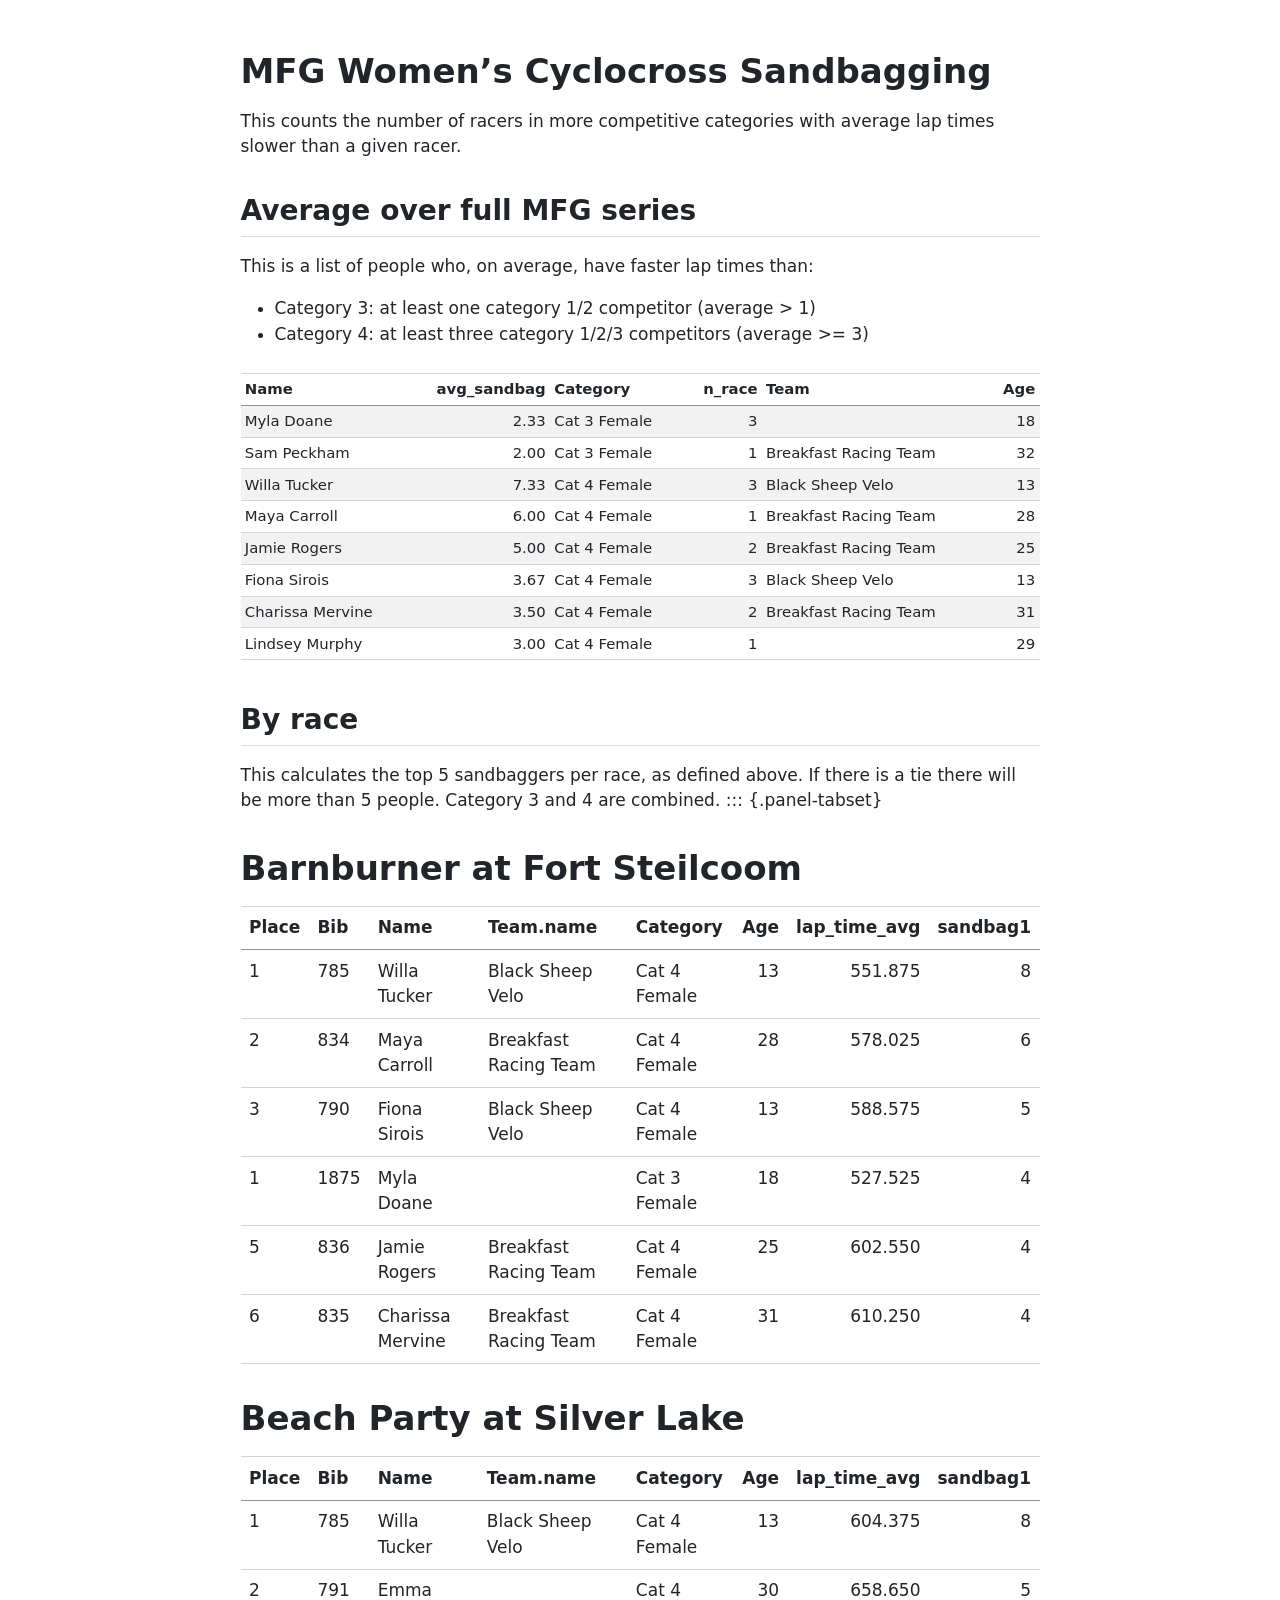
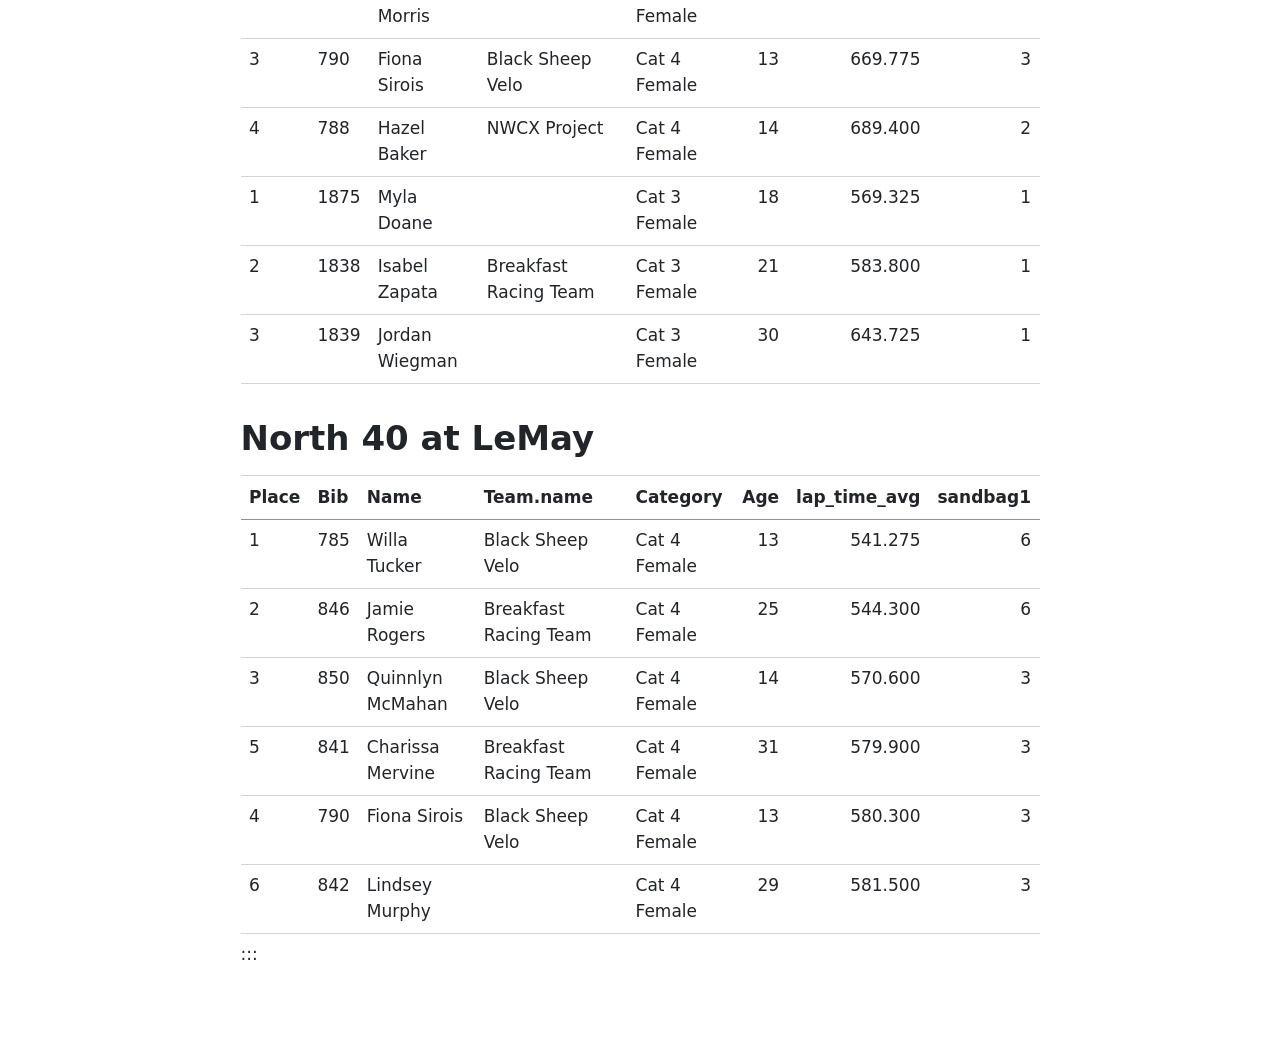
==== commit af51d88a: "Built site for gh-pages" ====
--- a/index.html
+++ b/index.html
@@ -58,7 +58,11 @@
 <p>This counts the number of racers in more competitive categories with average lap times slower than a given racer.</p>
 <section id="average-over-full-mfg-series" class="level2">
 <h2 class="anchored" data-anchor-id="average-over-full-mfg-series">Average over full MFG series</h2>
-<p>This is a list of people who, on average, have faster lap times than: - Category 3: at least one category 1/2 competitor (average &gt; 1) - Category 4: at least three category 1/2/3 competitors (average &gt;= 3)</p>
+<p>This is a list of people who, on average, have faster lap times than:</p>
+<ul>
+<li>Category 3: at least one category 1/2 competitor (average &gt; 1)</li>
+<li>Category 4: at least three category 1/2/3 competitors (average &gt;= 3)</li>
+</ul>
 <div class="cell">
 <div class="cell-output-display">
 <table class="caption-top table table-sm table-striped small">
@@ -153,8 +157,10 @@
 <section id="by-race" class="level2">
 <h2 class="anchored" data-anchor-id="by-race">By race</h2>
 <p>This calculates the top 5 sandbaggers per race, as defined above. If there is a tie there will be more than 5 people. Category 3 and 4 are combined. ::: {.panel-tabset}</p>
-<section id="barnburner-at-fort-steilcoom" class="level3">
-<h3 class="anchored" data-anchor-id="barnburner-at-fort-steilcoom">Barnburner at Fort Steilcoom</h3>
+</section>
+</section>
+<section id="barnburner-at-fort-steilcoom" class="level1">
+<h1>Barnburner at Fort Steilcoom</h1>
 <table class="caption-top table">
 <colgroup>
 <col style="width: 6%">
@@ -242,8 +248,8 @@
 </tbody>
 </table>
 </section>
-<section id="beach-party-at-silver-lake" class="level3">
-<h3 class="anchored" data-anchor-id="beach-party-at-silver-lake">Beach Party at Silver Lake</h3>
+<section id="beach-party-at-silver-lake" class="level1">
+<h1>Beach Party at Silver Lake</h1>
 <table class="caption-top table">
 <colgroup>
 <col style="width: 6%">
@@ -341,8 +347,8 @@
 </tbody>
 </table>
 </section>
-<section id="north-40-at-lemay" class="level3">
-<h3 class="anchored" data-anchor-id="north-40-at-lemay">North 40 at LeMay</h3>
+<section id="north-40-at-lemay" class="level1">
+<h1>North 40 at LeMay</h1>
 <table class="caption-top table">
 <colgroup>
 <col style="width: 6%">
@@ -430,8 +436,6 @@
 </tbody>
 </table>
 <p>:::</p>
-</section>
-</section>
 </section>
 
 </main>
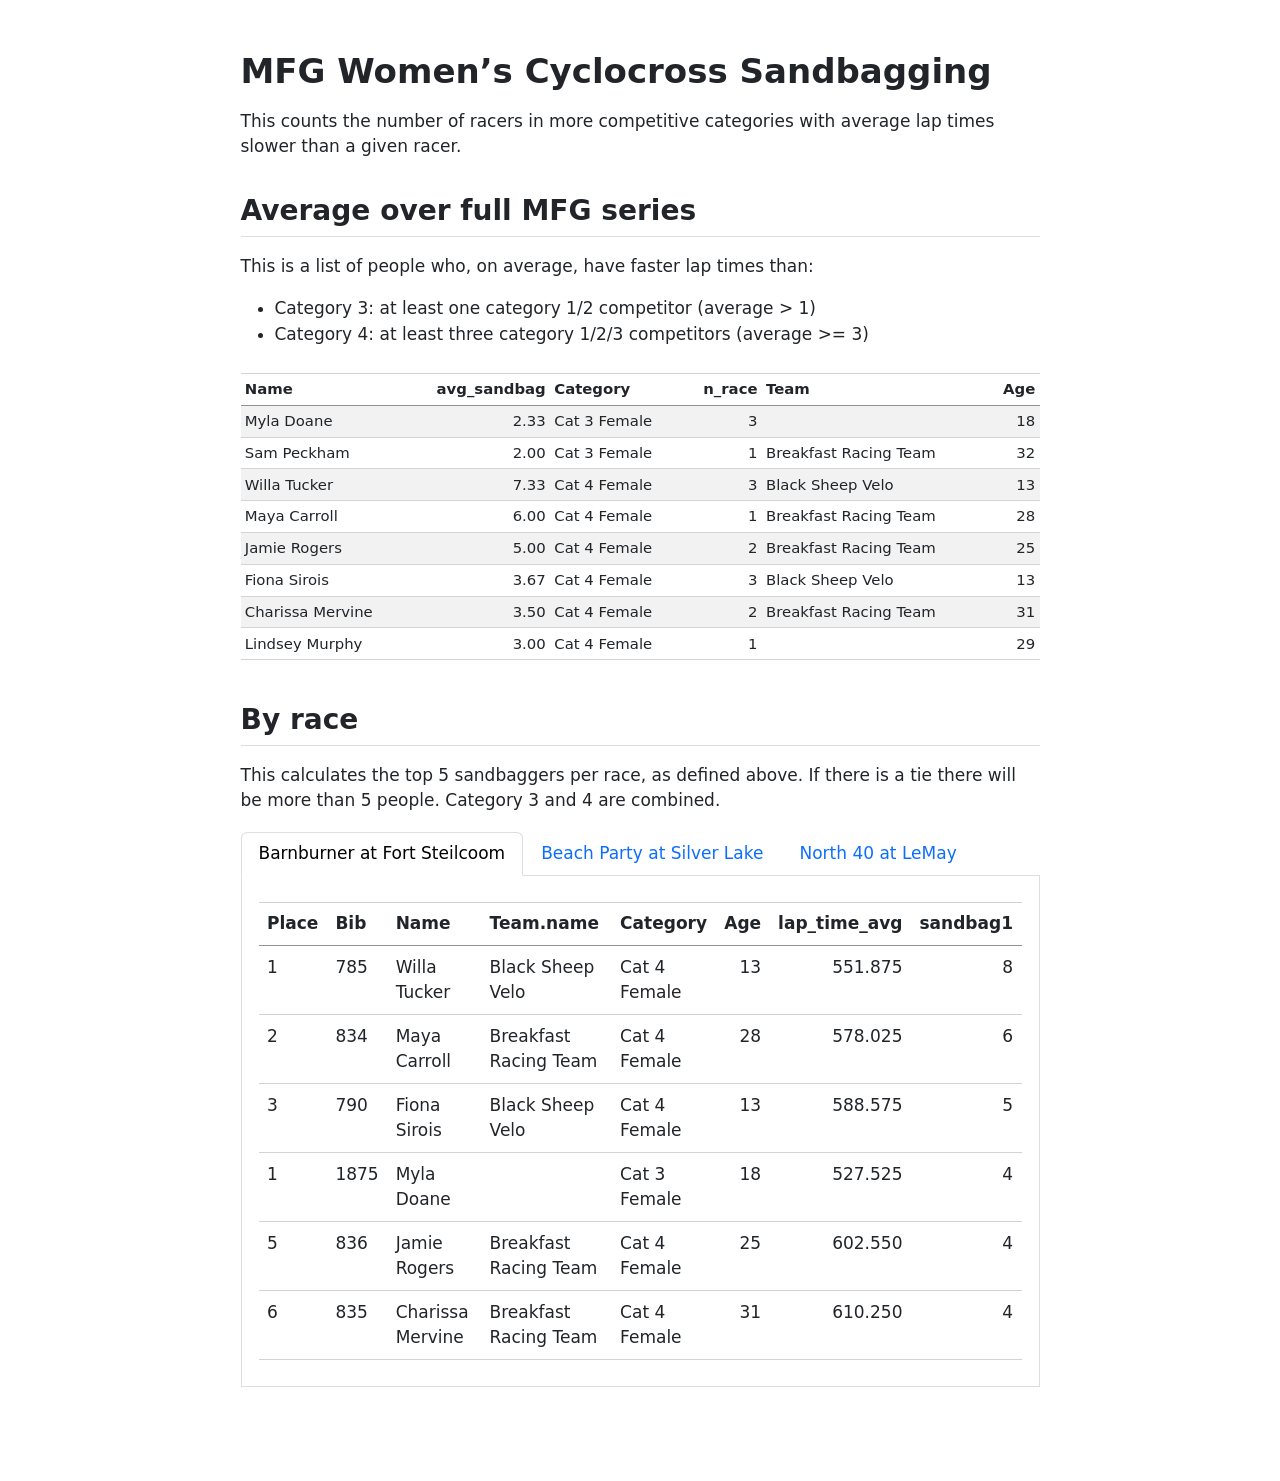
==== commit 156fdbfc: "Built site for gh-pages" ====
--- a/index.html
+++ b/index.html
@@ -156,11 +156,11 @@
 </section>
 <section id="by-race" class="level2">
 <h2 class="anchored" data-anchor-id="by-race">By race</h2>
-<p>This calculates the top 5 sandbaggers per race, as defined above. If there is a tie there will be more than 5 people. Category 3 and 4 are combined. ::: {.panel-tabset}</p>
-</section>
-</section>
-<section id="barnburner-at-fort-steilcoom" class="level1">
-<h1>Barnburner at Fort Steilcoom</h1>
+<p>This calculates the top 5 sandbaggers per race, as defined above. If there is a tie there will be more than 5 people. Category 3 and 4 are combined.</p>
+<div class="tabset-margin-container"></div><div class="panel-tabset">
+<ul class="nav nav-tabs" role="tablist"><li class="nav-item" role="presentation"><a class="nav-link active" id="tabset-1-1-tab" data-bs-toggle="tab" data-bs-target="#tabset-1-1" role="tab" aria-controls="tabset-1-1" aria-selected="true" href="">Barnburner at Fort Steilcoom</a></li><li class="nav-item" role="presentation"><a class="nav-link" id="tabset-1-2-tab" data-bs-toggle="tab" data-bs-target="#tabset-1-2" role="tab" aria-controls="tabset-1-2" aria-selected="false" href="">Beach Party at Silver Lake</a></li><li class="nav-item" role="presentation"><a class="nav-link" id="tabset-1-3-tab" data-bs-toggle="tab" data-bs-target="#tabset-1-3" role="tab" aria-controls="tabset-1-3" aria-selected="false" href="">North 40 at LeMay</a></li></ul>
+<div class="tab-content">
+<div id="tabset-1-1" class="tab-pane active" role="tabpanel" aria-labelledby="tabset-1-1-tab">
 <table class="caption-top table">
 <colgroup>
 <col style="width: 6%">
@@ -247,9 +247,8 @@
 </tr>
 </tbody>
 </table>
-</section>
-<section id="beach-party-at-silver-lake" class="level1">
-<h1>Beach Party at Silver Lake</h1>
+</div>
+<div id="tabset-1-2" class="tab-pane" role="tabpanel" aria-labelledby="tabset-1-2-tab">
 <table class="caption-top table">
 <colgroup>
 <col style="width: 6%">
@@ -346,9 +345,8 @@
 </tr>
 </tbody>
 </table>
-</section>
-<section id="north-40-at-lemay" class="level1">
-<h1>North 40 at LeMay</h1>
+</div>
+<div id="tabset-1-3" class="tab-pane" role="tabpanel" aria-labelledby="tabset-1-3-tab">
 <table class="caption-top table">
 <colgroup>
 <col style="width: 6%">
@@ -435,7 +433,10 @@
 </tr>
 </tbody>
 </table>
-<p>:::</p>
+</div>
+</div>
+</div>
+</section>
 </section>
 
 </main>
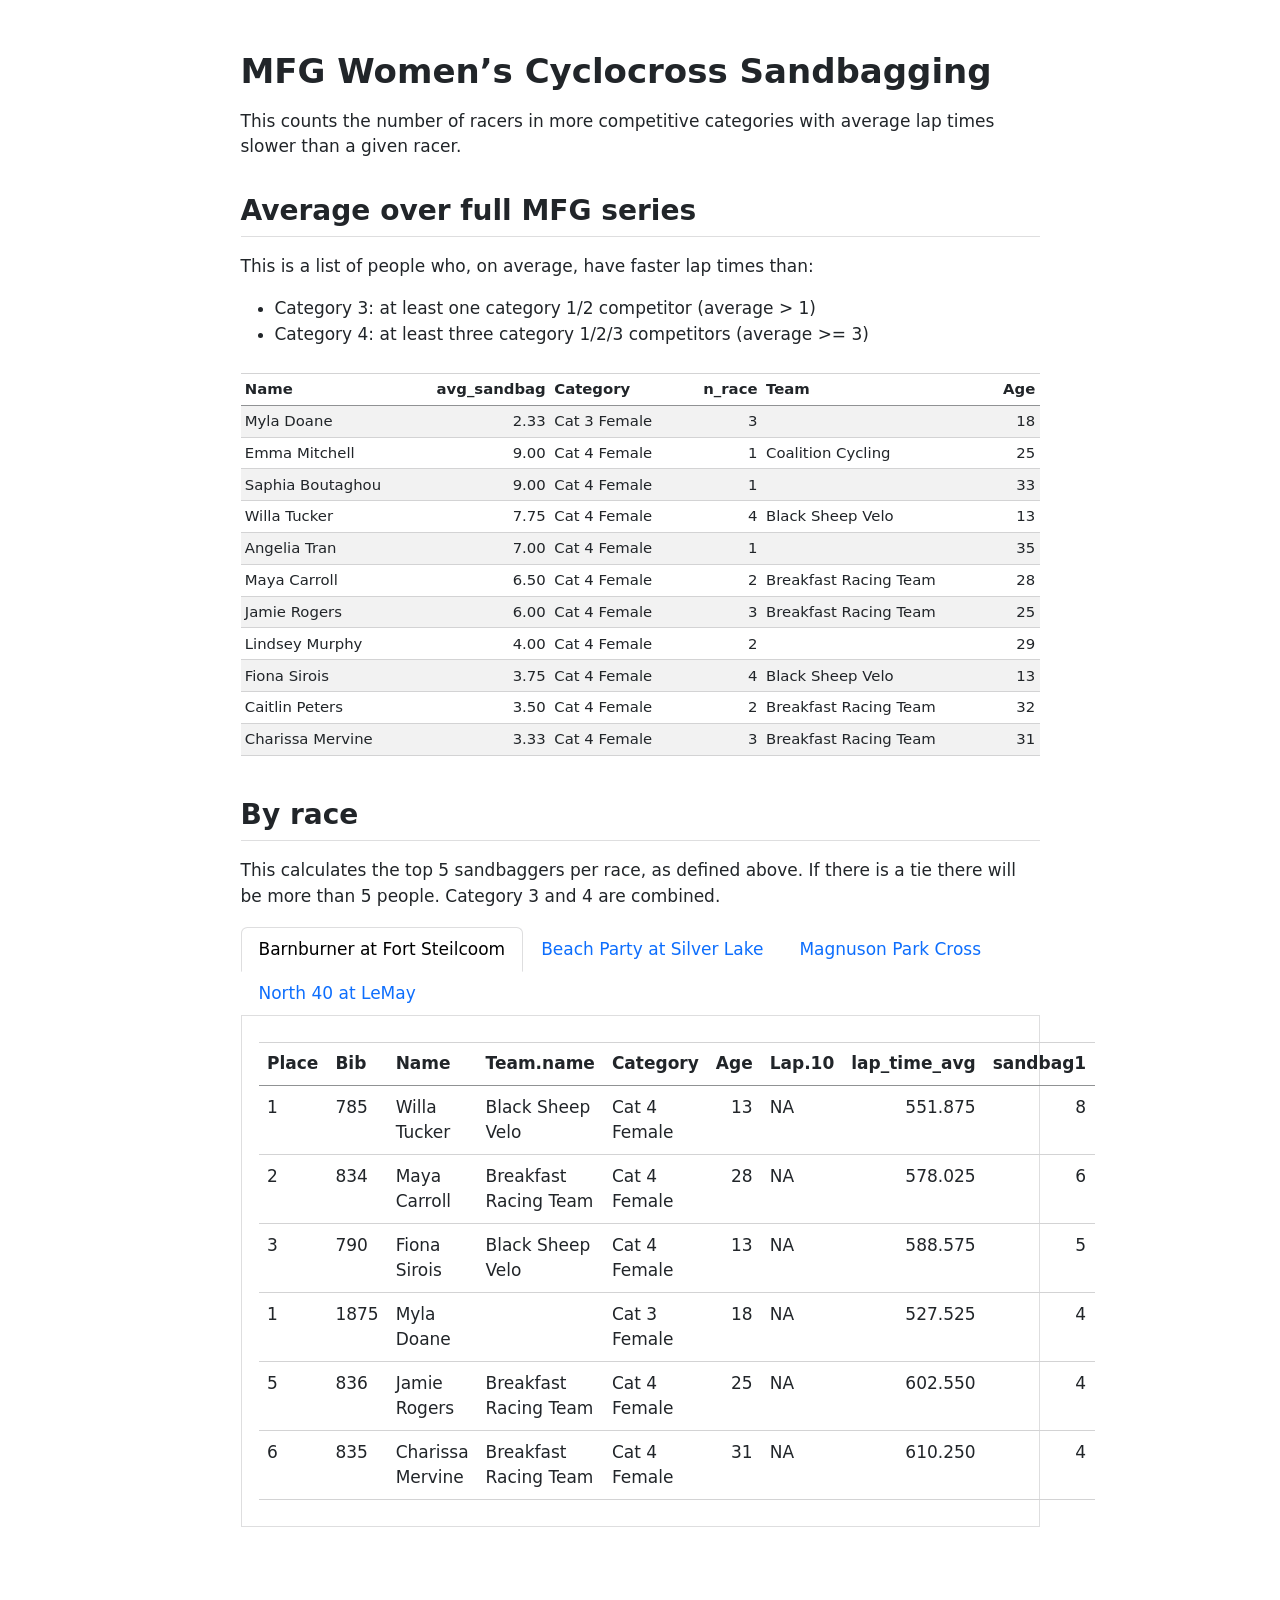
==== commit 1e0f86d2: "Built site for gh-pages" ====
--- a/index.html
+++ b/index.html
@@ -39,7 +39,7 @@
 <link href="explore_results_files/libs/quarto-html/quarto-syntax-highlighting-bf27225e3a48a9273f3daa8f8e829971.css" rel="stylesheet" id="quarto-text-highlighting-styles">
 <script src="explore_results_files/libs/bootstrap/bootstrap.min.js"></script>
 <link href="explore_results_files/libs/bootstrap/bootstrap-icons.css" rel="stylesheet">
-<link href="explore_results_files/libs/bootstrap/bootstrap-6f6b46ec78a6e6aa19ee96e3df4744c2.min.css" rel="stylesheet" append-hash="true" id="quarto-bootstrap" data-mode="light">
+<link href="explore_results_files/libs/bootstrap/bootstrap-411eca379c772244d4cac1e16d9cbe14.min.css" rel="stylesheet" append-hash="true" id="quarto-bootstrap" data-mode="light">
 
 
 </head>
@@ -94,60 +94,84 @@
 <td style="text-align: right;">18</td>
 </tr>
 <tr class="even">
-<td style="text-align: left;">Sam Peckham</td>
-<td style="text-align: right;">2.00</td>
-<td style="text-align: left;">Cat 3 Female</td>
+<td style="text-align: left;">Emma Mitchell</td>
+<td style="text-align: right;">9.00</td>
+<td style="text-align: left;">Cat 4 Female</td>
 <td style="text-align: right;">1</td>
-<td style="text-align: left;">Breakfast Racing Team</td>
-<td style="text-align: right;">32</td>
-</tr>
-<tr class="odd">
+<td style="text-align: left;">Coalition Cycling</td>
+<td style="text-align: right;">25</td>
+</tr>
+<tr class="odd">
+<td style="text-align: left;">Saphia Boutaghou</td>
+<td style="text-align: right;">9.00</td>
+<td style="text-align: left;">Cat 4 Female</td>
+<td style="text-align: right;">1</td>
+<td style="text-align: left;"></td>
+<td style="text-align: right;">33</td>
+</tr>
+<tr class="even">
 <td style="text-align: left;">Willa Tucker</td>
-<td style="text-align: right;">7.33</td>
-<td style="text-align: left;">Cat 4 Female</td>
-<td style="text-align: right;">3</td>
+<td style="text-align: right;">7.75</td>
+<td style="text-align: left;">Cat 4 Female</td>
+<td style="text-align: right;">4</td>
 <td style="text-align: left;">Black Sheep Velo</td>
 <td style="text-align: right;">13</td>
 </tr>
+<tr class="odd">
+<td style="text-align: left;">Angelia Tran</td>
+<td style="text-align: right;">7.00</td>
+<td style="text-align: left;">Cat 4 Female</td>
+<td style="text-align: right;">1</td>
+<td style="text-align: left;"></td>
+<td style="text-align: right;">35</td>
+</tr>
 <tr class="even">
 <td style="text-align: left;">Maya Carroll</td>
+<td style="text-align: right;">6.50</td>
+<td style="text-align: left;">Cat 4 Female</td>
+<td style="text-align: right;">2</td>
+<td style="text-align: left;">Breakfast Racing Team</td>
+<td style="text-align: right;">28</td>
+</tr>
+<tr class="odd">
+<td style="text-align: left;">Jamie Rogers</td>
 <td style="text-align: right;">6.00</td>
 <td style="text-align: left;">Cat 4 Female</td>
-<td style="text-align: right;">1</td>
-<td style="text-align: left;">Breakfast Racing Team</td>
-<td style="text-align: right;">28</td>
-</tr>
-<tr class="odd">
-<td style="text-align: left;">Jamie Rogers</td>
-<td style="text-align: right;">5.00</td>
+<td style="text-align: right;">3</td>
+<td style="text-align: left;">Breakfast Racing Team</td>
+<td style="text-align: right;">25</td>
+</tr>
+<tr class="even">
+<td style="text-align: left;">Lindsey Murphy</td>
+<td style="text-align: right;">4.00</td>
 <td style="text-align: left;">Cat 4 Female</td>
 <td style="text-align: right;">2</td>
-<td style="text-align: left;">Breakfast Racing Team</td>
-<td style="text-align: right;">25</td>
-</tr>
-<tr class="even">
+<td style="text-align: left;"></td>
+<td style="text-align: right;">29</td>
+</tr>
+<tr class="odd">
 <td style="text-align: left;">Fiona Sirois</td>
-<td style="text-align: right;">3.67</td>
-<td style="text-align: left;">Cat 4 Female</td>
-<td style="text-align: right;">3</td>
+<td style="text-align: right;">3.75</td>
+<td style="text-align: left;">Cat 4 Female</td>
+<td style="text-align: right;">4</td>
 <td style="text-align: left;">Black Sheep Velo</td>
 <td style="text-align: right;">13</td>
 </tr>
+<tr class="even">
+<td style="text-align: left;">Caitlin Peters</td>
+<td style="text-align: right;">3.50</td>
+<td style="text-align: left;">Cat 4 Female</td>
+<td style="text-align: right;">2</td>
+<td style="text-align: left;">Breakfast Racing Team</td>
+<td style="text-align: right;">32</td>
+</tr>
 <tr class="odd">
 <td style="text-align: left;">Charissa Mervine</td>
-<td style="text-align: right;">3.50</td>
-<td style="text-align: left;">Cat 4 Female</td>
-<td style="text-align: right;">2</td>
+<td style="text-align: right;">3.33</td>
+<td style="text-align: left;">Cat 4 Female</td>
+<td style="text-align: right;">3</td>
 <td style="text-align: left;">Breakfast Racing Team</td>
 <td style="text-align: right;">31</td>
-</tr>
-<tr class="even">
-<td style="text-align: left;">Lindsey Murphy</td>
-<td style="text-align: right;">3.00</td>
-<td style="text-align: left;">Cat 4 Female</td>
-<td style="text-align: right;">1</td>
-<td style="text-align: left;"></td>
-<td style="text-align: right;">29</td>
 </tr>
 </tbody>
 </table>
@@ -158,19 +182,20 @@
 <h2 class="anchored" data-anchor-id="by-race">By race</h2>
 <p>This calculates the top 5 sandbaggers per race, as defined above. If there is a tie there will be more than 5 people. Category 3 and 4 are combined.</p>
 <div class="tabset-margin-container"></div><div class="panel-tabset">
-<ul class="nav nav-tabs" role="tablist"><li class="nav-item" role="presentation"><a class="nav-link active" id="tabset-1-1-tab" data-bs-toggle="tab" data-bs-target="#tabset-1-1" role="tab" aria-controls="tabset-1-1" aria-selected="true" href="">Barnburner at Fort Steilcoom</a></li><li class="nav-item" role="presentation"><a class="nav-link" id="tabset-1-2-tab" data-bs-toggle="tab" data-bs-target="#tabset-1-2" role="tab" aria-controls="tabset-1-2" aria-selected="false" href="">Beach Party at Silver Lake</a></li><li class="nav-item" role="presentation"><a class="nav-link" id="tabset-1-3-tab" data-bs-toggle="tab" data-bs-target="#tabset-1-3" role="tab" aria-controls="tabset-1-3" aria-selected="false" href="">North 40 at LeMay</a></li></ul>
+<ul class="nav nav-tabs" role="tablist"><li class="nav-item" role="presentation"><a class="nav-link active" id="tabset-1-1-tab" data-bs-toggle="tab" data-bs-target="#tabset-1-1" role="tab" aria-controls="tabset-1-1" aria-selected="true" href="">Barnburner at Fort Steilcoom</a></li><li class="nav-item" role="presentation"><a class="nav-link" id="tabset-1-2-tab" data-bs-toggle="tab" data-bs-target="#tabset-1-2" role="tab" aria-controls="tabset-1-2" aria-selected="false" href="">Beach Party at Silver Lake</a></li><li class="nav-item" role="presentation"><a class="nav-link" id="tabset-1-3-tab" data-bs-toggle="tab" data-bs-target="#tabset-1-3" role="tab" aria-controls="tabset-1-3" aria-selected="false" href="">Magnuson Park Cross</a></li><li class="nav-item" role="presentation"><a class="nav-link" id="tabset-1-4-tab" data-bs-toggle="tab" data-bs-target="#tabset-1-4" role="tab" aria-controls="tabset-1-4" aria-selected="false" href="">North 40 at LeMay</a></li></ul>
 <div class="tab-content">
 <div id="tabset-1-1" class="tab-pane active" role="tabpanel" aria-labelledby="tabset-1-1-tab">
 <table class="caption-top table">
 <colgroup>
 <col style="width: 6%">
 <col style="width: 5%">
-<col style="width: 19%">
-<col style="width: 24%">
-<col style="width: 14%">
+<col style="width: 17%">
+<col style="width: 22%">
+<col style="width: 13%">
 <col style="width: 4%">
-<col style="width: 14%">
-<col style="width: 10%">
+<col style="width: 7%">
+<col style="width: 13%">
+<col style="width: 9%">
 </colgroup>
 <thead>
 <tr class="header">
@@ -180,6 +205,7 @@
 <th style="text-align: left;">Team.name</th>
 <th style="text-align: left;">Category</th>
 <th style="text-align: right;">Age</th>
+<th style="text-align: left;">Lap.10</th>
 <th style="text-align: right;">lap_time_avg</th>
 <th style="text-align: right;">sandbag1</th>
 </tr>
@@ -192,6 +218,7 @@
 <td style="text-align: left;">Black Sheep Velo</td>
 <td style="text-align: left;">Cat 4 Female</td>
 <td style="text-align: right;">13</td>
+<td style="text-align: left;">NA</td>
 <td style="text-align: right;">551.875</td>
 <td style="text-align: right;">8</td>
 </tr>
@@ -202,6 +229,7 @@
 <td style="text-align: left;">Breakfast Racing Team</td>
 <td style="text-align: left;">Cat 4 Female</td>
 <td style="text-align: right;">28</td>
+<td style="text-align: left;">NA</td>
 <td style="text-align: right;">578.025</td>
 <td style="text-align: right;">6</td>
 </tr>
@@ -212,6 +240,7 @@
 <td style="text-align: left;">Black Sheep Velo</td>
 <td style="text-align: left;">Cat 4 Female</td>
 <td style="text-align: right;">13</td>
+<td style="text-align: left;">NA</td>
 <td style="text-align: right;">588.575</td>
 <td style="text-align: right;">5</td>
 </tr>
@@ -222,6 +251,7 @@
 <td style="text-align: left;"></td>
 <td style="text-align: left;">Cat 3 Female</td>
 <td style="text-align: right;">18</td>
+<td style="text-align: left;">NA</td>
 <td style="text-align: right;">527.525</td>
 <td style="text-align: right;">4</td>
 </tr>
@@ -232,6 +262,7 @@
 <td style="text-align: left;">Breakfast Racing Team</td>
 <td style="text-align: left;">Cat 4 Female</td>
 <td style="text-align: right;">25</td>
+<td style="text-align: left;">NA</td>
 <td style="text-align: right;">602.550</td>
 <td style="text-align: right;">4</td>
 </tr>
@@ -242,6 +273,7 @@
 <td style="text-align: left;">Breakfast Racing Team</td>
 <td style="text-align: left;">Cat 4 Female</td>
 <td style="text-align: right;">31</td>
+<td style="text-align: left;">NA</td>
 <td style="text-align: right;">610.250</td>
 <td style="text-align: right;">4</td>
 </tr>
@@ -253,12 +285,13 @@
 <colgroup>
 <col style="width: 6%">
 <col style="width: 5%">
-<col style="width: 17%">
-<col style="width: 25%">
-<col style="width: 14%">
+<col style="width: 15%">
+<col style="width: 23%">
+<col style="width: 13%">
 <col style="width: 4%">
-<col style="width: 14%">
-<col style="width: 10%">
+<col style="width: 7%">
+<col style="width: 13%">
+<col style="width: 9%">
 </colgroup>
 <thead>
 <tr class="header">
@@ -268,6 +301,7 @@
 <th style="text-align: left;">Team.name</th>
 <th style="text-align: left;">Category</th>
 <th style="text-align: right;">Age</th>
+<th style="text-align: left;">Lap.10</th>
 <th style="text-align: right;">lap_time_avg</th>
 <th style="text-align: right;">sandbag1</th>
 </tr>
@@ -280,6 +314,7 @@
 <td style="text-align: left;">Black Sheep Velo</td>
 <td style="text-align: left;">Cat 4 Female</td>
 <td style="text-align: right;">13</td>
+<td style="text-align: left;">NA</td>
 <td style="text-align: right;">604.375</td>
 <td style="text-align: right;">8</td>
 </tr>
@@ -290,6 +325,7 @@
 <td style="text-align: left;"></td>
 <td style="text-align: left;">Cat 4 Female</td>
 <td style="text-align: right;">30</td>
+<td style="text-align: left;">NA</td>
 <td style="text-align: right;">658.650</td>
 <td style="text-align: right;">5</td>
 </tr>
@@ -300,6 +336,7 @@
 <td style="text-align: left;">Black Sheep Velo</td>
 <td style="text-align: left;">Cat 4 Female</td>
 <td style="text-align: right;">13</td>
+<td style="text-align: left;">NA</td>
 <td style="text-align: right;">669.775</td>
 <td style="text-align: right;">3</td>
 </tr>
@@ -310,6 +347,7 @@
 <td style="text-align: left;">NWCX Project</td>
 <td style="text-align: left;">Cat 4 Female</td>
 <td style="text-align: right;">14</td>
+<td style="text-align: left;">NA</td>
 <td style="text-align: right;">689.400</td>
 <td style="text-align: right;">2</td>
 </tr>
@@ -320,6 +358,7 @@
 <td style="text-align: left;"></td>
 <td style="text-align: left;">Cat 3 Female</td>
 <td style="text-align: right;">18</td>
+<td style="text-align: left;">NA</td>
 <td style="text-align: right;">569.325</td>
 <td style="text-align: right;">1</td>
 </tr>
@@ -330,6 +369,7 @@
 <td style="text-align: left;">Breakfast Racing Team</td>
 <td style="text-align: left;">Cat 3 Female</td>
 <td style="text-align: right;">21</td>
+<td style="text-align: left;">NA</td>
 <td style="text-align: right;">583.800</td>
 <td style="text-align: right;">1</td>
 </tr>
@@ -340,6 +380,7 @@
 <td style="text-align: left;"></td>
 <td style="text-align: left;">Cat 3 Female</td>
 <td style="text-align: right;">30</td>
+<td style="text-align: left;">NA</td>
 <td style="text-align: right;">643.725</td>
 <td style="text-align: right;">1</td>
 </tr>
@@ -350,13 +391,14 @@
 <table class="caption-top table">
 <colgroup>
 <col style="width: 6%">
+<col style="width: 5%">
+<col style="width: 17%">
+<col style="width: 22%">
+<col style="width: 13%">
 <col style="width: 4%">
-<col style="width: 19%">
-<col style="width: 25%">
-<col style="width: 14%">
-<col style="width: 4%">
-<col style="width: 14%">
-<col style="width: 10%">
+<col style="width: 7%">
+<col style="width: 13%">
+<col style="width: 9%">
 </colgroup>
 <thead>
 <tr class="header">
@@ -366,6 +408,92 @@
 <th style="text-align: left;">Team.name</th>
 <th style="text-align: left;">Category</th>
 <th style="text-align: right;">Age</th>
+<th style="text-align: left;">Lap.10</th>
+<th style="text-align: right;">lap_time_avg</th>
+<th style="text-align: right;">sandbag1</th>
+</tr>
+</thead>
+<tbody>
+<tr class="odd">
+<td style="text-align: left;">1</td>
+<td style="text-align: left;">1987</td>
+<td style="text-align: left;">Jessica Prior</td>
+<td style="text-align: left;">Apex Racing</td>
+<td style="text-align: left;">Cat 4 Female</td>
+<td style="text-align: right;">31</td>
+<td style="text-align: left;"></td>
+<td style="text-align: right;">459.66</td>
+<td style="text-align: right;">10</td>
+</tr>
+<tr class="even">
+<td style="text-align: left;">2</td>
+<td style="text-align: left;">785</td>
+<td style="text-align: left;">Willa Tucker</td>
+<td style="text-align: left;">Black Sheep Velo</td>
+<td style="text-align: left;">Cat 4 Female</td>
+<td style="text-align: right;">13</td>
+<td style="text-align: left;"></td>
+<td style="text-align: right;">465.56</td>
+<td style="text-align: right;">9</td>
+</tr>
+<tr class="odd">
+<td style="text-align: left;">3</td>
+<td style="text-align: left;">731</td>
+<td style="text-align: left;">Emma Mitchell</td>
+<td style="text-align: left;">Coalition Cycling</td>
+<td style="text-align: left;">Cat 4 Female</td>
+<td style="text-align: right;">25</td>
+<td style="text-align: left;"></td>
+<td style="text-align: right;">470.22</td>
+<td style="text-align: right;">9</td>
+</tr>
+<tr class="even">
+<td style="text-align: left;">4</td>
+<td style="text-align: left;">728</td>
+<td style="text-align: left;">Saphia Boutaghou</td>
+<td style="text-align: left;"></td>
+<td style="text-align: left;">Cat 4 Female</td>
+<td style="text-align: right;">33</td>
+<td style="text-align: left;"></td>
+<td style="text-align: right;">470.84</td>
+<td style="text-align: right;">9</td>
+</tr>
+<tr class="odd">
+<td style="text-align: left;">5</td>
+<td style="text-align: left;">836</td>
+<td style="text-align: left;">Jamie Rogers</td>
+<td style="text-align: left;">Breakfast Racing Team</td>
+<td style="text-align: left;">Cat 4 Female</td>
+<td style="text-align: right;">25</td>
+<td style="text-align: left;"></td>
+<td style="text-align: right;">474.22</td>
+<td style="text-align: right;">8</td>
+</tr>
+</tbody>
+</table>
+</div>
+<div id="tabset-1-4" class="tab-pane" role="tabpanel" aria-labelledby="tabset-1-4-tab">
+<table class="caption-top table">
+<colgroup>
+<col style="width: 6%">
+<col style="width: 4%">
+<col style="width: 17%">
+<col style="width: 23%">
+<col style="width: 13%">
+<col style="width: 4%">
+<col style="width: 7%">
+<col style="width: 13%">
+<col style="width: 9%">
+</colgroup>
+<thead>
+<tr class="header">
+<th style="text-align: left;">Place</th>
+<th style="text-align: left;">Bib</th>
+<th style="text-align: left;">Name</th>
+<th style="text-align: left;">Team.name</th>
+<th style="text-align: left;">Category</th>
+<th style="text-align: right;">Age</th>
+<th style="text-align: left;">Lap.10</th>
 <th style="text-align: right;">lap_time_avg</th>
 <th style="text-align: right;">sandbag1</th>
 </tr>
@@ -378,6 +506,7 @@
 <td style="text-align: left;">Black Sheep Velo</td>
 <td style="text-align: left;">Cat 4 Female</td>
 <td style="text-align: right;">13</td>
+<td style="text-align: left;">NA</td>
 <td style="text-align: right;">541.275</td>
 <td style="text-align: right;">6</td>
 </tr>
@@ -388,6 +517,7 @@
 <td style="text-align: left;">Breakfast Racing Team</td>
 <td style="text-align: left;">Cat 4 Female</td>
 <td style="text-align: right;">25</td>
+<td style="text-align: left;">NA</td>
 <td style="text-align: right;">544.300</td>
 <td style="text-align: right;">6</td>
 </tr>
@@ -398,6 +528,7 @@
 <td style="text-align: left;">Black Sheep Velo</td>
 <td style="text-align: left;">Cat 4 Female</td>
 <td style="text-align: right;">14</td>
+<td style="text-align: left;">NA</td>
 <td style="text-align: right;">570.600</td>
 <td style="text-align: right;">3</td>
 </tr>
@@ -408,6 +539,7 @@
 <td style="text-align: left;">Breakfast Racing Team</td>
 <td style="text-align: left;">Cat 4 Female</td>
 <td style="text-align: right;">31</td>
+<td style="text-align: left;">NA</td>
 <td style="text-align: right;">579.900</td>
 <td style="text-align: right;">3</td>
 </tr>
@@ -418,6 +550,7 @@
 <td style="text-align: left;">Black Sheep Velo</td>
 <td style="text-align: left;">Cat 4 Female</td>
 <td style="text-align: right;">13</td>
+<td style="text-align: left;">NA</td>
 <td style="text-align: right;">580.300</td>
 <td style="text-align: right;">3</td>
 </tr>
@@ -428,6 +561,7 @@
 <td style="text-align: left;"></td>
 <td style="text-align: left;">Cat 4 Female</td>
 <td style="text-align: right;">29</td>
+<td style="text-align: left;">NA</td>
 <td style="text-align: right;">581.500</td>
 <td style="text-align: right;">3</td>
 </tr>
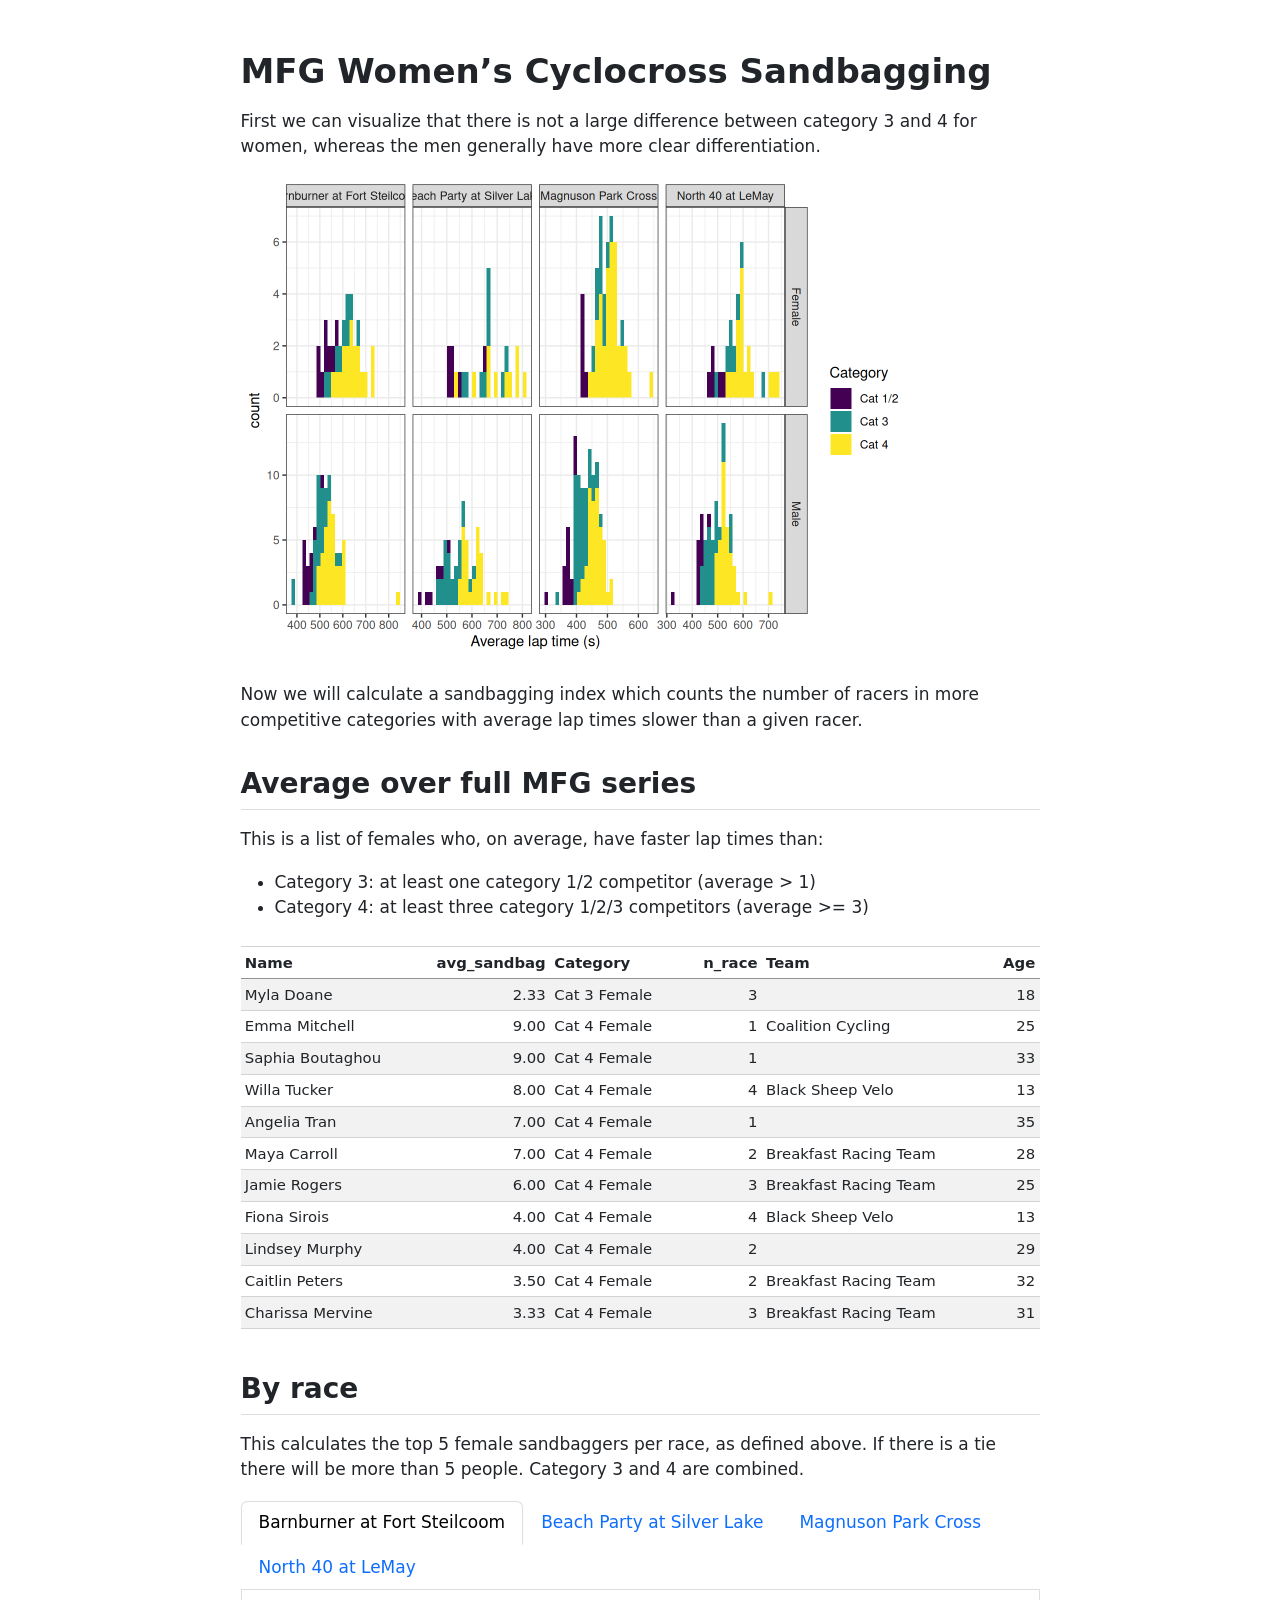
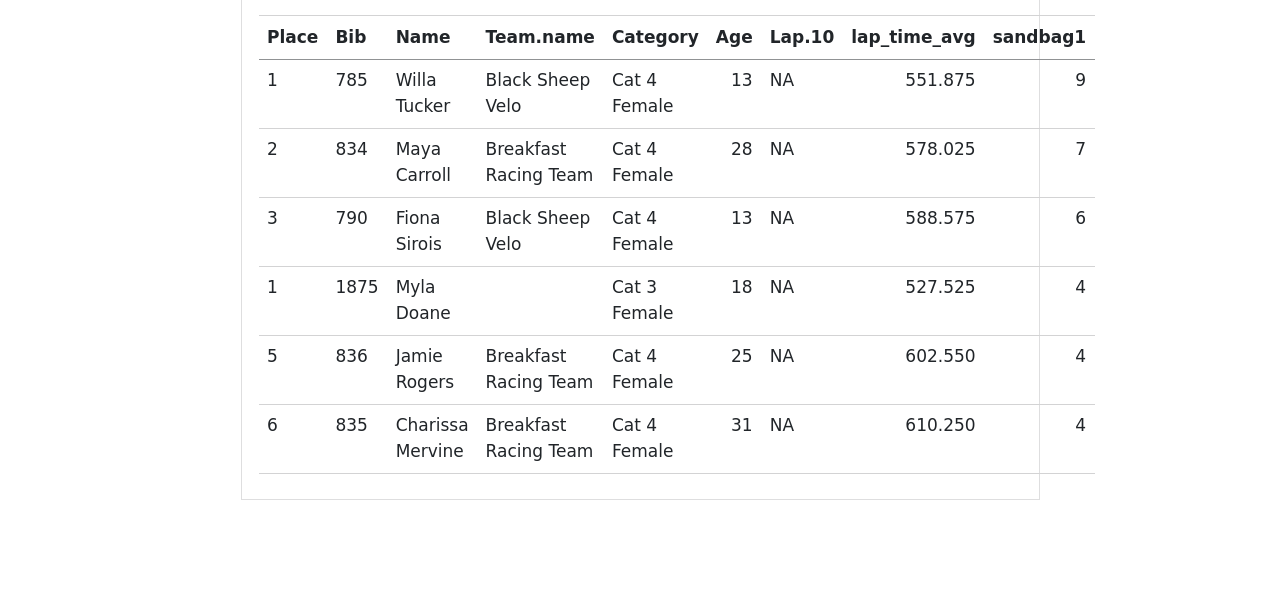
==== commit 6fd8560b: "Built site for gh-pages" ====
--- a/index.html
+++ b/index.html
@@ -55,10 +55,20 @@
 
 <section id="mfg-womens-cyclocross-sandbagging" class="level1">
 <h1>MFG Women’s Cyclocross Sandbagging</h1>
-<p>This counts the number of racers in more competitive categories with average lap times slower than a given racer.</p>
+<p>First we can visualize that there is not a large difference between category 3 and 4 for women, whereas the men generally have more clear differentiation.</p>
+<div class="cell">
+<div class="cell-output-display">
+<div>
+<figure class="figure">
+<p><img src="explore_results_files/figure-html/unnamed-chunk-1-1.png" class="img-fluid figure-img" width="672"></p>
+</figure>
+</div>
+</div>
+</div>
+<p>Now we will calculate a sandbagging index which counts the number of racers in more competitive categories with average lap times slower than a given racer.</p>
 <section id="average-over-full-mfg-series" class="level2">
 <h2 class="anchored" data-anchor-id="average-over-full-mfg-series">Average over full MFG series</h2>
-<p>This is a list of people who, on average, have faster lap times than:</p>
+<p>This is a list of females who, on average, have faster lap times than:</p>
 <ul>
 <li>Category 3: at least one category 1/2 competitor (average &gt; 1)</li>
 <li>Category 4: at least three category 1/2/3 competitors (average &gt;= 3)</li>
@@ -111,7 +121,7 @@
 </tr>
 <tr class="even">
 <td style="text-align: left;">Willa Tucker</td>
-<td style="text-align: right;">7.75</td>
+<td style="text-align: right;">8.00</td>
 <td style="text-align: left;">Cat 4 Female</td>
 <td style="text-align: right;">4</td>
 <td style="text-align: left;">Black Sheep Velo</td>
@@ -127,7 +137,7 @@
 </tr>
 <tr class="even">
 <td style="text-align: left;">Maya Carroll</td>
-<td style="text-align: right;">6.50</td>
+<td style="text-align: right;">7.00</td>
 <td style="text-align: left;">Cat 4 Female</td>
 <td style="text-align: right;">2</td>
 <td style="text-align: left;">Breakfast Racing Team</td>
@@ -142,21 +152,21 @@
 <td style="text-align: right;">25</td>
 </tr>
 <tr class="even">
-<td style="text-align: left;">Lindsey Murphy</td>
+<td style="text-align: left;">Fiona Sirois</td>
 <td style="text-align: right;">4.00</td>
-<td style="text-align: left;">Cat 4 Female</td>
-<td style="text-align: right;">2</td>
-<td style="text-align: left;"></td>
-<td style="text-align: right;">29</td>
-</tr>
-<tr class="odd">
-<td style="text-align: left;">Fiona Sirois</td>
-<td style="text-align: right;">3.75</td>
 <td style="text-align: left;">Cat 4 Female</td>
 <td style="text-align: right;">4</td>
 <td style="text-align: left;">Black Sheep Velo</td>
 <td style="text-align: right;">13</td>
 </tr>
+<tr class="odd">
+<td style="text-align: left;">Lindsey Murphy</td>
+<td style="text-align: right;">4.00</td>
+<td style="text-align: left;">Cat 4 Female</td>
+<td style="text-align: right;">2</td>
+<td style="text-align: left;"></td>
+<td style="text-align: right;">29</td>
+</tr>
 <tr class="even">
 <td style="text-align: left;">Caitlin Peters</td>
 <td style="text-align: right;">3.50</td>
@@ -180,7 +190,7 @@
 </section>
 <section id="by-race" class="level2">
 <h2 class="anchored" data-anchor-id="by-race">By race</h2>
-<p>This calculates the top 5 sandbaggers per race, as defined above. If there is a tie there will be more than 5 people. Category 3 and 4 are combined.</p>
+<p>This calculates the top 5 female sandbaggers per race, as defined above. If there is a tie there will be more than 5 people. Category 3 and 4 are combined.</p>
 <div class="tabset-margin-container"></div><div class="panel-tabset">
 <ul class="nav nav-tabs" role="tablist"><li class="nav-item" role="presentation"><a class="nav-link active" id="tabset-1-1-tab" data-bs-toggle="tab" data-bs-target="#tabset-1-1" role="tab" aria-controls="tabset-1-1" aria-selected="true" href="">Barnburner at Fort Steilcoom</a></li><li class="nav-item" role="presentation"><a class="nav-link" id="tabset-1-2-tab" data-bs-toggle="tab" data-bs-target="#tabset-1-2" role="tab" aria-controls="tabset-1-2" aria-selected="false" href="">Beach Party at Silver Lake</a></li><li class="nav-item" role="presentation"><a class="nav-link" id="tabset-1-3-tab" data-bs-toggle="tab" data-bs-target="#tabset-1-3" role="tab" aria-controls="tabset-1-3" aria-selected="false" href="">Magnuson Park Cross</a></li><li class="nav-item" role="presentation"><a class="nav-link" id="tabset-1-4-tab" data-bs-toggle="tab" data-bs-target="#tabset-1-4" role="tab" aria-controls="tabset-1-4" aria-selected="false" href="">North 40 at LeMay</a></li></ul>
 <div class="tab-content">
@@ -220,7 +230,7 @@
 <td style="text-align: right;">13</td>
 <td style="text-align: left;">NA</td>
 <td style="text-align: right;">551.875</td>
-<td style="text-align: right;">8</td>
+<td style="text-align: right;">9</td>
 </tr>
 <tr class="even">
 <td style="text-align: left;">2</td>
@@ -231,7 +241,7 @@
 <td style="text-align: right;">28</td>
 <td style="text-align: left;">NA</td>
 <td style="text-align: right;">578.025</td>
-<td style="text-align: right;">6</td>
+<td style="text-align: right;">7</td>
 </tr>
 <tr class="odd">
 <td style="text-align: left;">3</td>
@@ -242,7 +252,7 @@
 <td style="text-align: right;">13</td>
 <td style="text-align: left;">NA</td>
 <td style="text-align: right;">588.575</td>
-<td style="text-align: right;">5</td>
+<td style="text-align: right;">6</td>
 </tr>
 <tr class="even">
 <td style="text-align: left;">1</td>
